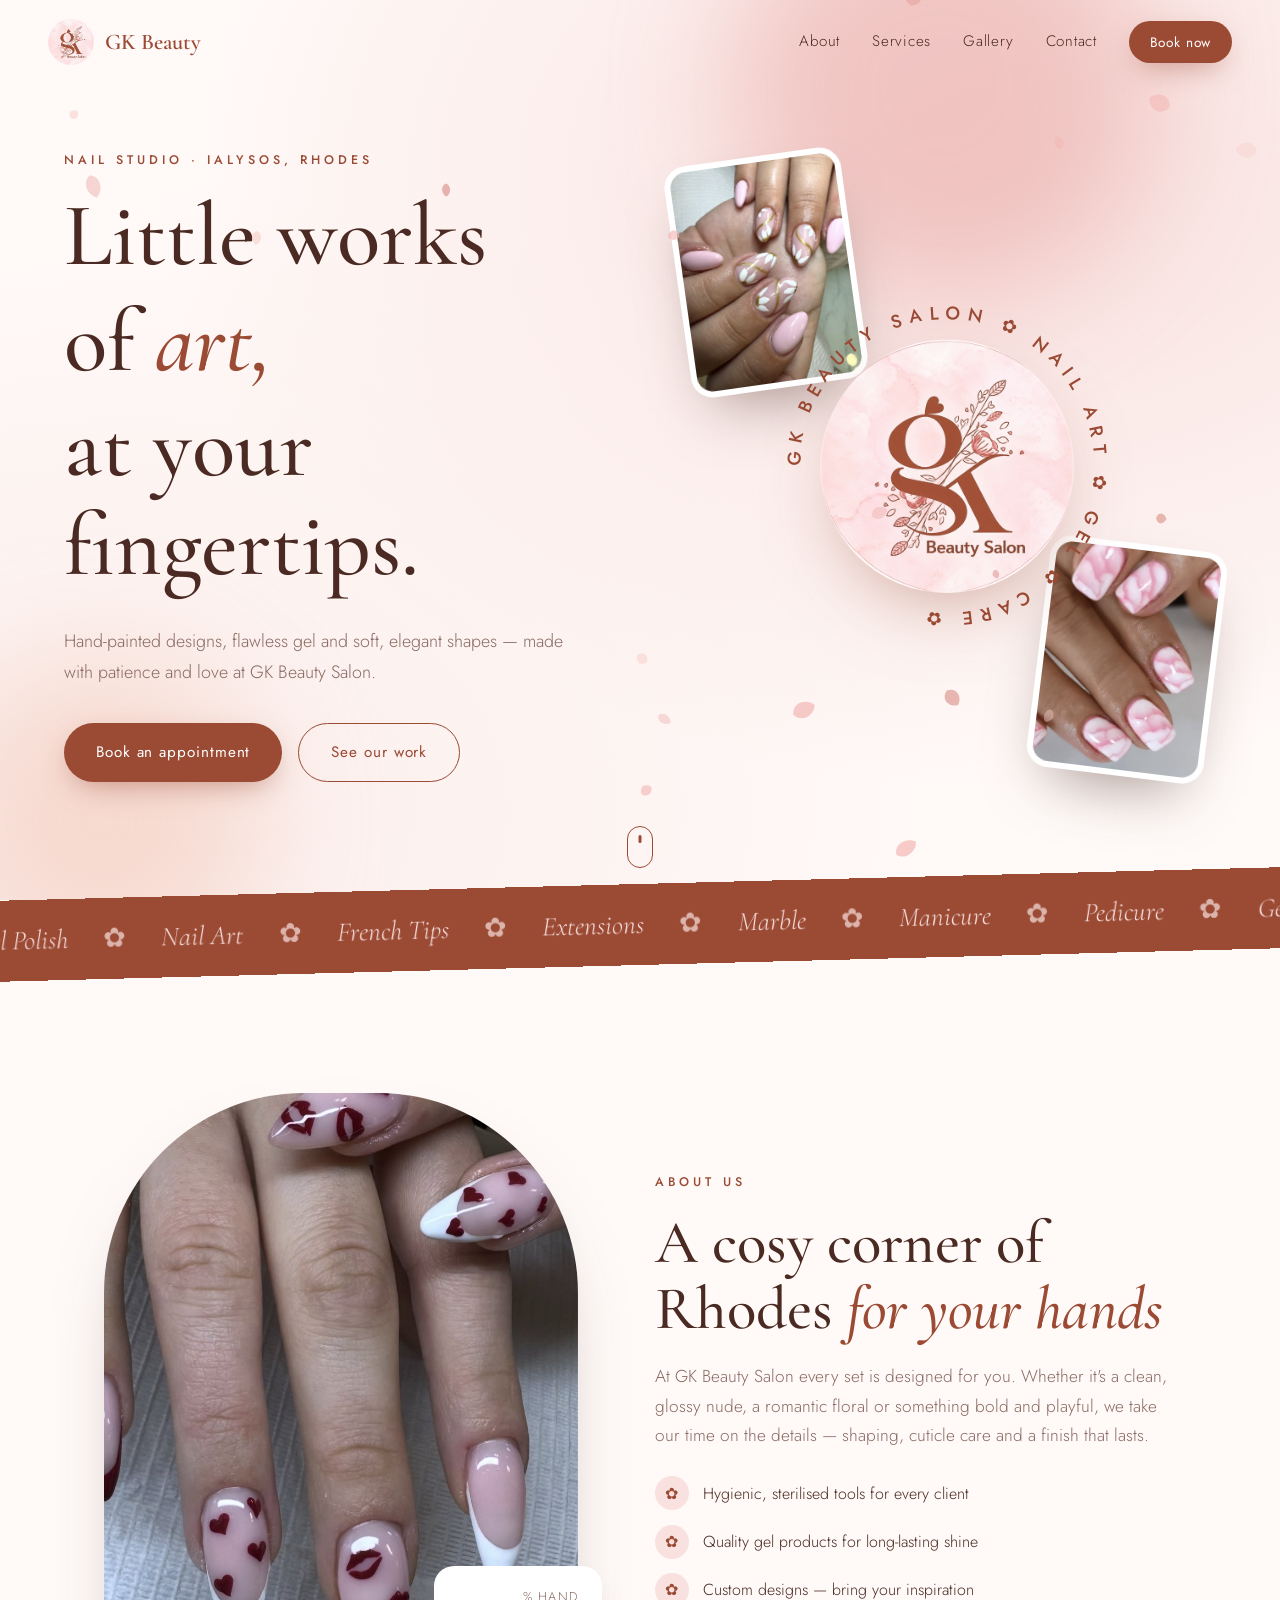
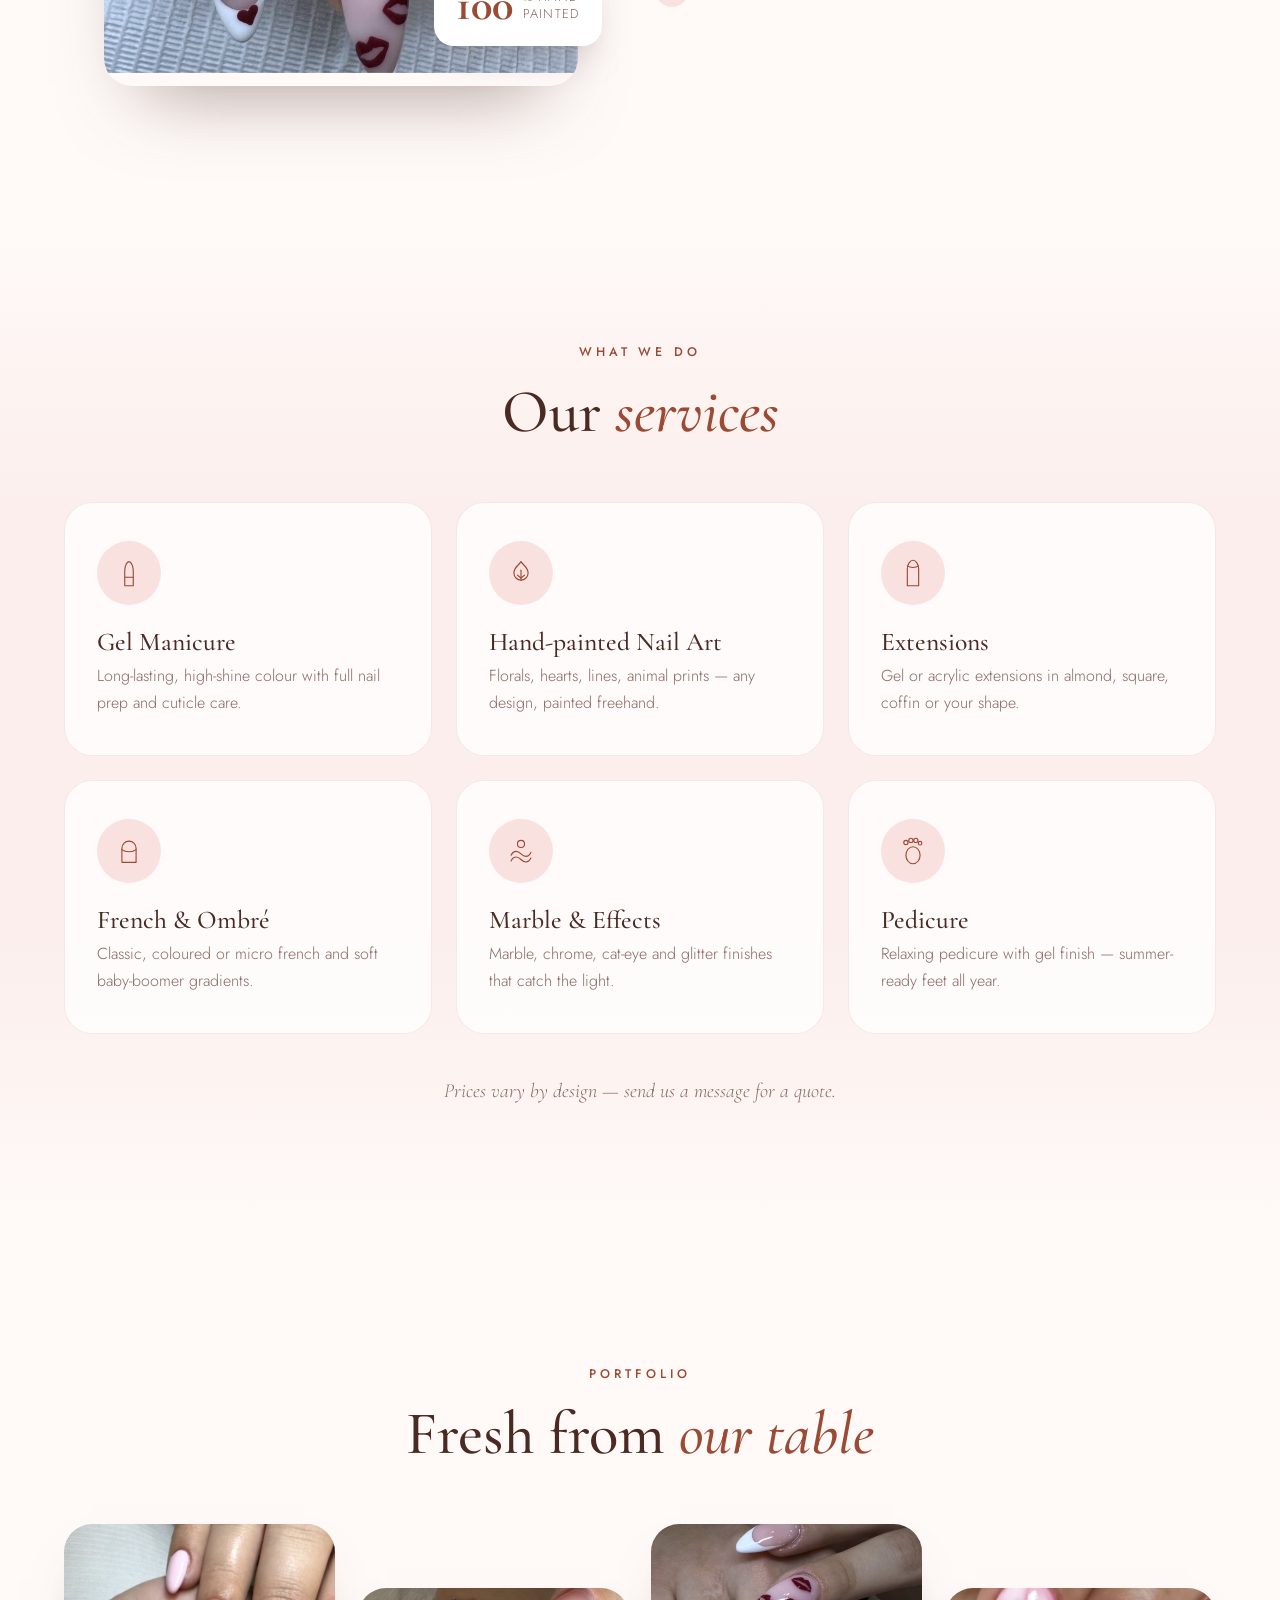
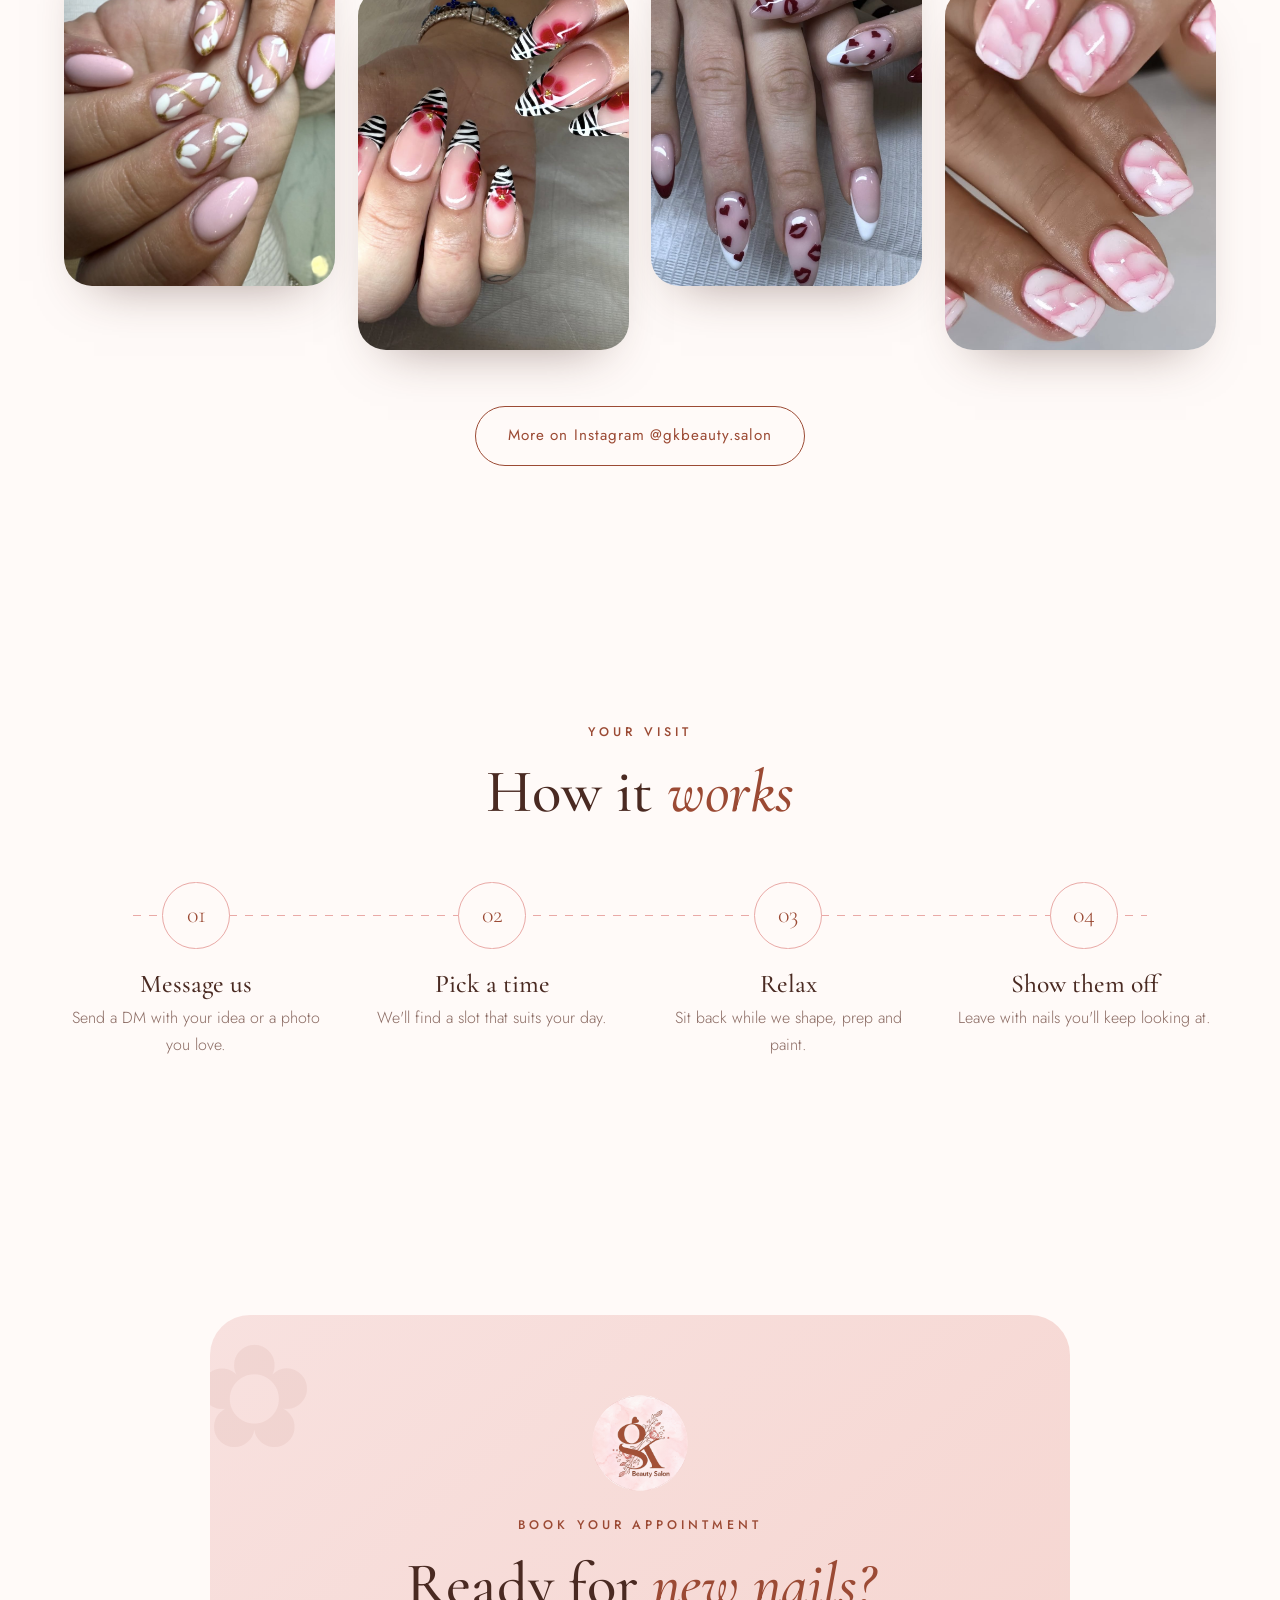
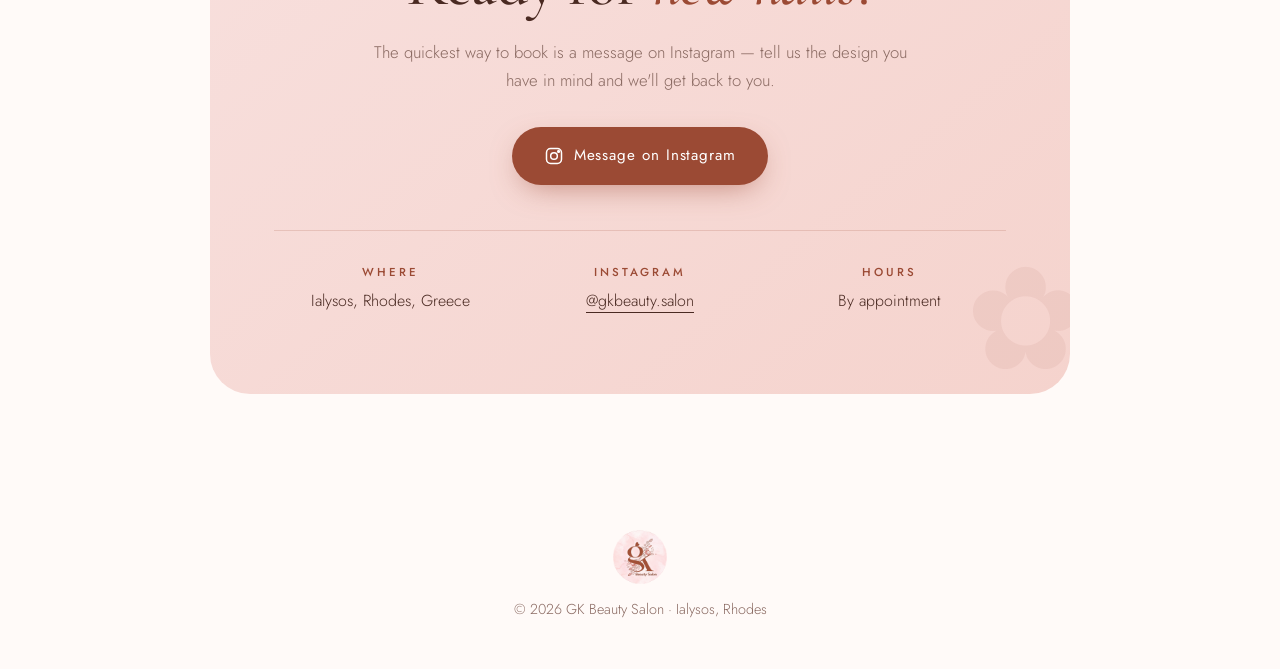
==== index.html @ e0b01bfc "Add animated GK Beauty Salon website with cropped nail photos and logo Co-Authored-By: Claude Opus 5" ====
<!doctype html>
<html lang="en">
<head>
  <meta charset="utf-8" />
  <meta name="viewport" content="width=device-width, initial-scale=1" />
  <title>GK Beauty Salon · Nails in Ialysos, Rhodes</title>
  <meta name="description" content="GK Beauty Salon — hand-painted nail art, gel and acrylic manicures in Ialysos, Rhodes." />
  <link rel="icon" type="image/png" href="images/favicon.png" />
  <link rel="preconnect" href="https://fonts.googleapis.com" />
  <link rel="preconnect" href="https://fonts.gstatic.com" crossorigin />
  <link href="https://fonts.googleapis.com/css2?family=Cormorant+Garamond:ital,wght@0,400;0,500;0,600;1,400;1,500&family=Jost:wght@300;400;500&display=swap" rel="stylesheet" />
  <link rel="stylesheet" href="styles.css" />
</head>
<body>
  <!-- Preloader -->
  <div class="preloader" id="preloader" aria-hidden="true">
    <img src="images/logo.png" alt="" class="preloader__logo" />
    <div class="preloader__bar"><span></span></div>
  </div>

  <!-- Floating petals canvas -->
  <canvas id="petals" aria-hidden="true"></canvas>

  <!-- Navigation -->
  <header class="nav" id="nav">
    <a href="#home" class="nav__brand">
      <img src="images/logo.png" alt="GK Beauty Salon logo" />
      <span>GK Beauty</span>
    </a>
    <nav class="nav__links" id="navLinks">
      <a href="#about">About</a>
      <a href="#services">Services</a>
      <a href="#gallery">Gallery</a>
      <a href="#contact">Contact</a>
      <a href="#contact" class="btn btn--small">Book now</a>
    </nav>
    <button class="nav__toggle" id="navToggle" aria-label="Open menu" aria-expanded="false">
      <span></span><span></span><span></span>
    </button>
  </header>

  <main>
    <!-- Hero -->
    <section class="hero" id="home">
      <div class="hero__blob hero__blob--1"></div>
      <div class="hero__blob hero__blob--2"></div>
      <div class="hero__inner">
        <div class="hero__text">
          <p class="eyebrow split-in">Nail Studio · Ialysos, Rhodes</p>
          <h1 class="hero__title">
            <span class="line"><span>Little works</span></span>
            <span class="line"><span>of <em>art,</em></span></span>
            <span class="line"><span>at your fingertips.</span></span>
          </h1>
          <p class="hero__lead fade-up">Hand-painted designs, flawless gel and soft, elegant shapes — made with patience and love at GK Beauty Salon.</p>
          <div class="hero__cta fade-up">
            <a href="#contact" class="btn">Book an appointment</a>
            <a href="#gallery" class="btn btn--ghost">See our work</a>
          </div>
        </div>
        <div class="hero__visual">
          <div class="hero__logo-wrap" data-parallax="0.08">
            <svg class="hero__ring" viewBox="0 0 200 200" aria-hidden="true">
              <defs><path id="circlePath" d="M100,100 m-88,0 a88,88 0 1,1 176,0 a88,88 0 1,1 -176,0" /></defs>
              <text><textPath href="#circlePath">GK BEAUTY SALON ✿ NAIL ART ✿ GEL ✿ CARE ✿ </textPath></text>
            </svg>
            <img src="images/logo.png" alt="GK Beauty Salon" class="hero__logo" />
          </div>
          <figure class="hero__card hero__card--a tilt" data-parallax="-0.12">
            <img src="images/nails-floral.jpg" alt="Soft pink almond nails with white floral and gold line art" />
          </figure>
          <figure class="hero__card hero__card--b tilt" data-parallax="0.16">
            <img src="images/nails-pink-marble.jpg" alt="Pink marble short square nails" />
          </figure>
        </div>
      </div>
      <a href="#about" class="hero__scroll" aria-label="Scroll down"><span></span></a>
    </section>

    <!-- Marquee -->
    <div class="marquee" aria-hidden="true">
      <div class="marquee__track">
        <span>Gel Polish</span><i>✿</i><span>Nail Art</span><i>✿</i><span>French Tips</span><i>✿</i><span>Extensions</span><i>✿</i><span>Marble</span><i>✿</i><span>Manicure</span><i>✿</i><span>Pedicure</span><i>✿</i>
        <span>Gel Polish</span><i>✿</i><span>Nail Art</span><i>✿</i><span>French Tips</span><i>✿</i><span>Extensions</span><i>✿</i><span>Marble</span><i>✿</i><span>Manicure</span><i>✿</i><span>Pedicure</span><i>✿</i>
      </div>
    </div>

    <!-- About -->
    <section class="about section" id="about">
      <div class="about__media reveal reveal--left">
        <div class="about__frame">
          <img src="images/nails-kisses.jpg" alt="Almond nails with red lips and hearts and burgundy french tips" data-parallax-img />
        </div>
        <div class="about__badge">
          <strong data-count="100">0</strong><span>% hand<br/>painted</span>
        </div>
      </div>
      <div class="about__text">
        <p class="eyebrow reveal">About us</p>
        <h2 class="reveal">A cosy corner of Rhodes <em>for your hands</em></h2>
        <p class="reveal">At GK Beauty Salon every set is designed for you. Whether it's a clean, glossy nude, a romantic floral or something bold and playful, we take our time on the details — shaping, cuticle care and a finish that lasts.</p>
        <ul class="about__points">
          <li class="reveal"><span>✿</span> Hygienic, sterilised tools for every client</li>
          <li class="reveal"><span>✿</span> Quality gel products for long-lasting shine</li>
          <li class="reveal"><span>✿</span> Custom designs — bring your inspiration</li>
        </ul>
      </div>
    </section>

    <!-- Services -->
    <section class="services section" id="services">
      <div class="section__head">
        <p class="eyebrow reveal">What we do</p>
        <h2 class="reveal">Our <em>services</em></h2>
      </div>
      <div class="services__grid">
        <article class="service reveal">
          <div class="service__icon">
            <svg viewBox="0 0 48 48"><path d="M18 42V20c0-5 3-12 6-12s6 7 6 12v22z"/><path d="M18 30h12"/></svg>
          </div>
          <h3>Gel Manicure</h3>
          <p>Long-lasting, high-shine colour with full nail prep and cuticle care.</p>
        </article>
        <article class="service reveal">
          <div class="service__icon">
            <svg viewBox="0 0 48 48"><path d="M24 8c4 6 10 8 10 16a10 10 0 0 1-20 0c0-8 6-10 10-16z"/><path d="M24 20v14"/><path d="M19 27l5 4 5-4"/></svg>
          </div>
          <h3>Hand-painted Nail Art</h3>
          <p>Florals, hearts, lines, animal prints — any design, painted freehand.</p>
        </article>
        <article class="service reveal">
          <div class="service__icon">
            <svg viewBox="0 0 48 48"><path d="M16 42V18c0-6 4-12 8-12s8 6 8 12v24z"/><path d="M16 14c4 3 12 3 16 0"/></svg>
          </div>
          <h3>Extensions</h3>
          <p>Gel or acrylic extensions in almond, square, coffin or your shape.</p>
        </article>
        <article class="service reveal">
          <div class="service__icon">
            <svg viewBox="0 0 48 48"><path d="M14 40V20c0-5 4-10 10-10s10 5 10 10v20z"/><path d="M14 22c5 4 15 4 20 0"/></svg>
          </div>
          <h3>French &amp; Ombré</h3>
          <p>Classic, coloured or micro french and soft baby-boomer gradients.</p>
        </article>
        <article class="service reveal">
          <div class="service__icon">
            <svg viewBox="0 0 48 48"><path d="M10 30c4-8 10-6 14-2s10 6 14-2"/><path d="M10 38c4-8 10-6 14-2s10 6 14-2"/><circle cx="24" cy="14" r="5"/></svg>
          </div>
          <h3>Marble &amp; Effects</h3>
          <p>Marble, chrome, cat-eye and glitter finishes that catch the light.</p>
        </article>
        <article class="service reveal">
          <div class="service__icon">
            <svg viewBox="0 0 48 48"><ellipse cx="24" cy="30" rx="10" ry="12"/><circle cx="14" cy="12" r="3"/><circle cx="21" cy="9" r="3"/><circle cx="28" cy="9" r="3"/><circle cx="34" cy="13" r="2.5"/></svg>
          </div>
          <h3>Pedicure</h3>
          <p>Relaxing pedicure with gel finish — summer-ready feet all year.</p>
        </article>
      </div>
      <p class="services__note reveal">Prices vary by design — send us a message for a quote.</p>
    </section>

    <!-- Gallery -->
    <section class="gallery section" id="gallery">
      <div class="section__head">
        <p class="eyebrow reveal">Portfolio</p>
        <h2 class="reveal">Fresh from <em>our table</em></h2>
      </div>
      <div class="gallery__grid">
        <figure class="gallery__item reveal tilt" data-caption="White florals with gold lines">
          <img src="images/nails-floral.jpg" alt="Soft pink almond nails with white floral and gold line art" loading="lazy" />
          <figcaption>White florals &amp; gold</figcaption>
        </figure>
        <figure class="gallery__item reveal tilt" data-caption="Zebra french with red blossoms">
          <img src="images/nails-zebra-floral.jpg" alt="Zebra print french tips with red airbrushed blossoms" loading="lazy" />
          <figcaption>Zebra &amp; blossoms</figcaption>
        </figure>
        <figure class="gallery__item reveal tilt" data-caption="Kisses, hearts & burgundy tips">
          <img src="images/nails-kisses.jpg" alt="Almond nails with red lips and hearts and burgundy french tips" loading="lazy" />
          <figcaption>Kisses &amp; hearts</figcaption>
        </figure>
        <figure class="gallery__item reveal tilt" data-caption="Soft pink marble">
          <img src="images/nails-pink-marble.jpg" alt="Pink marble short square nails" loading="lazy" />
          <figcaption>Pink marble</figcaption>
        </figure>
      </div>
      <div class="gallery__more reveal">
        <a class="btn btn--ghost" href="https://www.instagram.com/gkbeauty.salon/" target="_blank" rel="noopener">More on Instagram @gkbeauty.salon</a>
      </div>
    </section>

    <!-- Lightbox -->
    <div class="lightbox" id="lightbox" role="dialog" aria-modal="true" aria-label="Image preview">
      <button class="lightbox__close" aria-label="Close">&times;</button>
      <button class="lightbox__nav lightbox__nav--prev" aria-label="Previous">&#8249;</button>
      <figure>
        <img src="" alt="" />
        <figcaption></figcaption>
      </figure>
      <button class="lightbox__nav lightbox__nav--next" aria-label="Next">&#8250;</button>
    </div>

    <!-- Process -->
    <section class="process section">
      <div class="section__head">
        <p class="eyebrow reveal">Your visit</p>
        <h2 class="reveal">How it <em>works</em></h2>
      </div>
      <ol class="process__steps">
        <li class="reveal"><span class="process__num">01</span><h3>Message us</h3><p>Send a DM with your idea or a photo you love.</p></li>
        <li class="reveal"><span class="process__num">02</span><h3>Pick a time</h3><p>We'll find a slot that suits your day.</p></li>
        <li class="reveal"><span class="process__num">03</span><h3>Relax</h3><p>Sit back while we shape, prep and paint.</p></li>
        <li class="reveal"><span class="process__num">04</span><h3>Show them off</h3><p>Leave with nails you'll keep looking at.</p></li>
      </ol>
    </section>

    <!-- Contact -->
    <section class="contact section" id="contact">
      <div class="contact__card reveal">
        <img src="images/logo.png" alt="" class="contact__logo" />
        <p class="eyebrow">Book your appointment</p>
        <h2>Ready for <em>new nails?</em></h2>
        <p>The quickest way to book is a message on Instagram — tell us the design you have in mind and we'll get back to you.</p>
        <div class="contact__actions">
          <a class="btn" href="https://ig.me/m/gkbeauty.salon" target="_blank" rel="noopener">
            <svg viewBox="0 0 24 24" aria-hidden="true"><rect x="3" y="3" width="18" height="18" rx="5"/><circle cx="12" cy="12" r="4"/><circle cx="17.5" cy="6.5" r="1"/></svg>
            Message on Instagram
          </a>
        </div>
        <div class="contact__info">
          <div><span>Where</span>Ialysos, Rhodes, Greece</div>
          <div><span>Instagram</span><a href="https://www.instagram.com/gkbeauty.salon/" target="_blank" rel="noopener">@gkbeauty.salon</a></div>
          <div><span>Hours</span>By appointment</div>
        </div>
      </div>
    </section>
  </main>

  <footer class="footer">
    <img src="images/logo.png" alt="" />
    <p>© <span id="year"></span> GK Beauty Salon · Ialysos, Rhodes</p>
  </footer>

  <a href="#home" class="to-top" id="toTop" aria-label="Back to top">↑</a>

  <script src="script.js"></script>
</body>
</html>
---- styles.css ----
:root {
  --terracotta: #9b4a34;
  --terracotta-dark: #7a3624;
  --rose: #e9a9a6;
  --blush: #f8e1df;
  --blush-2: #fbeeec;
  --cream: #fffaf8;
  --ink: #4a2a22;
  --muted: #8a6a62;
  --gold: #c49a5a;
  --serif: "Cormorant Garamond", Georgia, serif;
  --sans: "Jost", system-ui, sans-serif;
  --ease: cubic-bezier(.22, 1, .36, 1);
  --radius: 28px;
}

* { box-sizing: border-box; margin: 0; padding: 0; }
html { scroll-behavior: smooth; }
body {
  font-family: var(--sans);
  font-weight: 300;
  color: var(--ink);
  background: var(--cream);
  line-height: 1.7;
  overflow-x: hidden;
}
html { overflow-x: clip; }
body.loading { overflow: hidden; }
img { display: block; max-width: 100%; }
a { color: inherit; text-decoration: none; }
em { font-style: italic; color: var(--terracotta); }

h1, h2, h3 { font-family: var(--serif); font-weight: 500; line-height: 1.1; }
h2 { font-size: clamp(2.3rem, 5vw, 3.8rem); margin-bottom: 1.2rem; }
h3 { font-size: 1.6rem; margin-bottom: .4rem; }

.eyebrow {
  font-size: .78rem;
  letter-spacing: .32em;
  text-transform: uppercase;
  color: var(--terracotta);
  font-weight: 500;
  margin-bottom: 1rem;
}

.section { padding: clamp(5rem, 10vw, 9rem) clamp(1rem, 5vw, 4rem); position: relative; }
.section__head { text-align: center; max-width: 720px; margin: 0 auto 3.5rem; }

/* ---------- Buttons ---------- */
.btn {
  position: relative;
  display: inline-flex; align-items: center; gap: .6rem;
  padding: 1rem 2rem;
  border-radius: 999px;
  background: var(--terracotta);
  color: #fff;
  font-weight: 400; letter-spacing: .06em; font-size: .95rem;
  overflow: hidden; isolation: isolate;
  transition: transform .4s var(--ease), box-shadow .4s var(--ease);
  box-shadow: 0 10px 30px -10px rgba(155, 74, 52, .6);
}
.btn::before {
  content: ""; position: absolute; inset: 0; z-index: -1;
  background: var(--terracotta-dark);
  transform: translateY(101%);
  transition: transform .5s var(--ease);
  border-radius: inherit;
}
.btn:hover { transform: translateY(-3px); box-shadow: 0 18px 40px -12px rgba(155, 74, 52, .7); }
.btn:hover::before { transform: translateY(0); }
.btn svg { width: 20px; height: 20px; fill: none; stroke: currentColor; stroke-width: 1.8; }
.btn--ghost { background: transparent; color: var(--terracotta); border: 1px solid var(--terracotta); box-shadow: none; }
.btn--ghost::before { background: var(--terracotta); }
.btn--ghost:hover { color: #fff; }
.btn--small { padding: .6rem 1.3rem; font-size: .85rem; }

/* ---------- Preloader ---------- */
.preloader {
  position: fixed; inset: 0; z-index: 1000;
  display: grid; place-content: center; justify-items: center; gap: 2rem;
  background: var(--blush);
  transition: clip-path 1.1s var(--ease);
  clip-path: circle(150% at 50% 50%);
}
.preloader.done { clip-path: circle(0% at 50% 50%); pointer-events: none; }
.preloader__logo {
  width: min(220px, 50vw);
  animation: logoIn 1.2s var(--ease) both, breathe 2.4s ease-in-out 1.2s infinite;
  filter: drop-shadow(0 20px 40px rgba(155, 74, 52, .25));
}
.preloader__bar { width: 160px; height: 2px; background: rgba(155, 74, 52, .15); border-radius: 2px; overflow: hidden; }
.preloader__bar span { display: block; height: 100%; width: 0; background: var(--terracotta); animation: load 1.6s var(--ease) forwards; }
@keyframes logoIn { from { opacity: 0; transform: scale(.6) rotate(-25deg); } to { opacity: 1; transform: none; } }
@keyframes breathe { 50% { transform: scale(1.04); } }
@keyframes load { to { width: 100%; } }

/* ---------- Petals ---------- */
#petals { position: fixed; inset: 0; width: 100%; height: 100%; pointer-events: none; z-index: 5; }

/* ---------- Nav ---------- */
.nav {
  position: fixed; top: 0; left: 0; right: 0; z-index: 50;
  display: flex; align-items: center; justify-content: space-between;
  padding: 1.2rem clamp(1rem, 4vw, 3rem);
  transition: background .4s, padding .4s, box-shadow .4s, transform .5s var(--ease);
}
.nav.scrolled {
  background: rgba(255, 250, 248, .82);
  backdrop-filter: blur(14px); -webkit-backdrop-filter: blur(14px);
  padding-top: .7rem; padding-bottom: .7rem;
  box-shadow: 0 6px 30px -18px rgba(74, 42, 34, .4);
}
.nav.hidden { transform: translateY(-100%); }
.nav__brand { display: flex; align-items: center; gap: .7rem; font-family: var(--serif); font-size: 1.4rem; font-weight: 600; color: var(--terracotta); }
.nav__brand img { width: 46px; height: 46px; transition: transform .8s var(--ease); }
.nav__brand:hover img { transform: rotate(360deg); }
.nav__links { display: flex; align-items: center; gap: 2rem; }
.nav__links a:not(.btn) { position: relative; font-size: .95rem; letter-spacing: .05em; }
.nav__links a:not(.btn)::after {
  content: ""; position: absolute; left: 0; bottom: -4px; height: 1px; width: 100%;
  background: var(--terracotta); transform: scaleX(0); transform-origin: right;
  transition: transform .4s var(--ease);
}
.nav__links a:not(.btn):hover::after, .nav__links a.active::after { transform: scaleX(1); transform-origin: left; }
.nav__toggle { display: none; background: none; border: 0; width: 44px; height: 44px; cursor: pointer; position: relative; z-index: 60; }
.nav__toggle span { display: block; width: 24px; height: 1.5px; background: var(--ink); margin: 6px auto; transition: transform .4s var(--ease), opacity .3s; }
.nav__toggle[aria-expanded="true"] span:nth-child(1) { transform: translateY(7.5px) rotate(45deg); }
.nav__toggle[aria-expanded="true"] span:nth-child(2) { opacity: 0; }
.nav__toggle[aria-expanded="true"] span:nth-child(3) { transform: translateY(-7.5px) rotate(-45deg); }

/* ---------- Hero ---------- */
.hero {
  min-height: 100vh; min-height: 100svh;
  position: relative; overflow: hidden;
  display: flex; align-items: center;
  padding: 7rem clamp(1rem, 5vw, 4rem) 5rem;
  background: radial-gradient(ellipse at 80% 20%, var(--blush) 0%, transparent 60%),
              radial-gradient(ellipse at 10% 90%, var(--blush-2) 0%, transparent 55%),
              var(--cream);
}
.hero__blob { position: absolute; border-radius: 50%; filter: blur(60px); opacity: .55; animation: float 14s ease-in-out infinite; }
.hero__blob--1 { width: 420px; height: 420px; background: var(--rose); top: -120px; right: 10%; }
.hero__blob--2 { width: 320px; height: 320px; background: #f3c9b9; bottom: -80px; left: -60px; animation-delay: -6s; }
@keyframes float { 0%,100% { transform: translate(0,0) scale(1); } 33% { transform: translate(40px,-30px) scale(1.08); } 66% { transform: translate(-30px,20px) scale(.95); } }

.hero__inner { position: relative; z-index: 2; width: 100%; max-width: 1280px; margin: 0 auto; display: grid; grid-template-columns: 1.05fr 1fr; gap: 3rem; align-items: center; }
.hero__title { font-size: clamp(2.8rem, 7vw, 6rem); font-weight: 500; margin-bottom: 1.5rem; }
.hero__title .line { display: block; overflow: hidden; padding-bottom: .08em; }
.hero__title .line > span { display: inline-block; transform: translateY(110%); transition: transform 1.2s var(--ease); }
.loaded .hero__title .line > span { transform: none; }
.loaded .hero__title .line:nth-child(2) > span { transition-delay: .12s; }
.loaded .hero__title .line:nth-child(3) > span { transition-delay: .24s; }
.hero__lead { font-size: 1.12rem; color: var(--muted); max-width: 32rem; margin-bottom: 2.2rem; }
.hero__cta { display: flex; flex-wrap: wrap; gap: 1rem; }

.fade-up, .split-in { opacity: 0; transform: translateY(30px); transition: opacity 1s var(--ease), transform 1s var(--ease); }
.loaded .split-in { opacity: 1; transform: none; }
.loaded .fade-up { opacity: 1; transform: none; transition-delay: .45s; }
.loaded .hero__cta.fade-up { transition-delay: .6s; }

.hero__visual { position: relative; height: min(620px, 70vh); }
.hero__logo-wrap { position: absolute; top: 50%; left: 50%; width: min(360px, 62%); aspect-ratio: 1; translate: -50% -50%; z-index: 2; opacity: 0; scale: .7; transition: opacity 1.2s var(--ease) .3s, scale 1.4s var(--ease) .3s; }
.loaded .hero__logo-wrap { opacity: 1; scale: 1; }
.hero__logo { position: absolute; inset: 12%; width: 76%; border-radius: 50%; box-shadow: 0 30px 80px -30px rgba(155, 74, 52, .55); animation: bob 6s ease-in-out infinite; }
.hero__ring { position: absolute; inset: 0; width: 100%; height: 100%; animation: spin 26s linear infinite; }
.hero__ring text { font-family: var(--sans); font-size: 11px; letter-spacing: 4.2px; fill: var(--terracotta); font-weight: 500; }
@keyframes spin { to { transform: rotate(360deg); } }
@keyframes bob { 50% { transform: translateY(-12px); } }

.hero__card { position: absolute; width: 33%; border-radius: 22px; overflow: hidden; box-shadow: 0 30px 60px -25px rgba(74, 42, 34, .5); border: 6px solid #fff; opacity: 0; transition: opacity 1.2s var(--ease), translate 1.4s var(--ease); }
.hero__card img { width: 100%; aspect-ratio: 3/4; object-fit: cover; }
.hero__card--a { top: 0; left: 0; rotate: -8deg; translate: -40px 40px; }
.hero__card--b { bottom: 0; right: 0; rotate: 7deg; translate: 40px -40px; }
.loaded .hero__card { opacity: 1; translate: 0 0; transition-delay: .7s; }

.hero__scroll { position: absolute; bottom: 2rem; left: 50%; translate: -50% 0; width: 26px; height: 42px; border: 1.5px solid var(--terracotta); border-radius: 20px; z-index: 3; }
.hero__scroll span { position: absolute; left: 50%; top: 8px; width: 3px; height: 8px; border-radius: 3px; background: var(--terracotta); translate: -50% 0; animation: scrollDot 1.8s ease-in-out infinite; }
@keyframes scrollDot { 0% { opacity: 0; top: 6px; } 40% { opacity: 1; } 100% { opacity: 0; top: 24px; } }

/* ---------- Marquee ---------- */
.marquee { background: var(--terracotta); color: var(--blush); padding: 1.1rem 0; overflow: hidden; transform: rotate(-1.5deg); margin-top: -1rem; width: 104%; margin-left: -2%; position: relative; z-index: 3; }
.marquee__track { display: flex; gap: 2.2rem; width: max-content; animation: marquee 32s linear infinite; font-family: var(--serif); font-size: 1.7rem; font-style: italic; white-space: nowrap; }
.marquee__track i { font-style: normal; opacity: .7; }
@keyframes marquee { to { transform: translateX(-50%); } }

/* ---------- Reveal ---------- */
.reveal { opacity: 0; transform: translateY(50px); transition: opacity 1s var(--ease), transform 1.1s var(--ease); transition-delay: var(--d, 0s); }
.reveal--left { transform: translateX(-60px); }
.reveal.in { opacity: 1; transform: none; }

/* ---------- About ---------- */
.about { display: grid; grid-template-columns: 1fr 1.1fr; gap: clamp(2.5rem, 6vw, 6rem); align-items: center; max-width: 1200px; margin: 0 auto; }
.about__media { position: relative; }
.about__frame { border-radius: 200px 200px var(--radius) var(--radius); overflow: hidden; aspect-ratio: 4/5; box-shadow: 0 40px 80px -40px rgba(74, 42, 34, .5); }
.about__frame img { width: 100%; height: 120%; object-fit: cover; will-change: transform; }
.about__badge { position: absolute; right: -1.5rem; bottom: 2.5rem; background: #fff; border-radius: 20px; padding: 1.1rem 1.4rem; display: flex; align-items: center; gap: .6rem; box-shadow: 0 20px 40px -18px rgba(74, 42, 34, .35); animation: bob 5s ease-in-out infinite; }
.about__badge strong { font-family: var(--serif); font-size: 2.8rem; color: var(--terracotta); line-height: 1; }
.about__badge span { font-size: .8rem; line-height: 1.3; color: var(--muted); text-transform: uppercase; letter-spacing: .1em; }
.about__text > p:not(.eyebrow) { color: var(--muted); font-size: 1.08rem; margin-bottom: 1.6rem; }
.about__points { list-style: none; display: grid; gap: .9rem; }
.about__points li { display: flex; gap: .9rem; align-items: center; }
.about__points li span { color: var(--terracotta); display: grid; place-items: center; width: 34px; height: 34px; border-radius: 50%; background: var(--blush); flex: none; }

/* ---------- Services ---------- */
.services { background: linear-gradient(180deg, var(--cream), var(--blush-2) 30%, var(--blush-2) 70%, var(--cream)); }
.services__grid { max-width: 1200px; margin: 0 auto; display: grid; grid-template-columns: repeat(3, 1fr); gap: 1.5rem; }
.service {
  position: relative; background: rgba(255, 255, 255, .75); border-radius: var(--radius); padding: 2.4rem 2rem;
  border: 1px solid rgba(155, 74, 52, .1); overflow: hidden;
  transition: transform .6s var(--ease), box-shadow .6s var(--ease), opacity 1s var(--ease);
}
.service::before { content: ""; position: absolute; inset: auto -40% -60% auto; width: 220px; height: 220px; border-radius: 50%; background: var(--blush); transition: transform .8s var(--ease); z-index: -1; transform: scale(.4); }
.service { isolation: isolate; }
.service:hover { transform: translateY(-10px); box-shadow: 0 30px 60px -30px rgba(155, 74, 52, .45); }
.service:hover::before { transform: scale(2.4); }
.service__icon { width: 64px; height: 64px; border-radius: 50%; background: var(--blush); display: grid; place-items: center; margin-bottom: 1.4rem; transition: transform .6s var(--ease), background .4s; }
.service__icon svg { width: 34px; height: 34px; fill: none; stroke: var(--terracotta); stroke-width: 1.6; stroke-linecap: round; stroke-linejoin: round; stroke-dasharray: 120; stroke-dashoffset: 120; transition: stroke-dashoffset 1.6s var(--ease) .3s; }
.service.in .service__icon svg { stroke-dashoffset: 0; }
.service:hover .service__icon { transform: rotate(-12deg) scale(1.1); background: #fff; }
.service p { color: var(--muted); }
.services__note { text-align: center; margin-top: 2.5rem; color: var(--muted); font-style: italic; font-family: var(--serif); font-size: 1.25rem; }

/* ---------- Gallery ---------- */
.gallery__grid { max-width: 1200px; margin: 0 auto; display: grid; grid-template-columns: repeat(4, 1fr); gap: 1.4rem; align-items: start; }
.gallery__item { position: relative; border-radius: var(--radius); overflow: hidden; cursor: zoom-in; box-shadow: 0 25px 50px -30px rgba(74, 42, 34, .5); transform-style: preserve-3d; }
.gallery__item:nth-child(even) { margin-top: 4rem; }
.gallery__item img { width: 100%; aspect-ratio: 3/4; object-fit: cover; transition: transform 1.2s var(--ease), filter .6s; }
.gallery__item figcaption { position: absolute; left: 0; right: 0; bottom: 0; padding: 3rem 1.3rem 1.2rem; color: #fff; font-family: var(--serif); font-size: 1.35rem; font-style: italic; background: linear-gradient(transparent, rgba(74, 42, 34, .75)); transform: translateY(100%); transition: transform .6s var(--ease); }
.gallery__item:hover img { transform: scale(1.08); }
.gallery__item:hover figcaption { transform: none; }
.gallery__item::after { content: ""; position: absolute; inset: 0; background: linear-gradient(115deg, transparent 30%, rgba(255,255,255,.45) 50%, transparent 70%); transform: translateX(-120%); transition: transform 1s var(--ease); pointer-events: none; }
.gallery__item:hover::after { transform: translateX(120%); }
.gallery__more { text-align: center; margin-top: 3.5rem; }

/* tilt */
.tilt { transition: transform .5s var(--ease), opacity 1s var(--ease), box-shadow .5s; will-change: transform; }

/* ---------- Lightbox ---------- */
.lightbox { position: fixed; inset: 0; z-index: 200; background: rgba(40, 20, 15, .88); backdrop-filter: blur(8px); display: flex; align-items: center; justify-content: center; gap: 1rem; padding: 1rem; opacity: 0; pointer-events: none; transition: opacity .5s var(--ease); }
.lightbox.open { opacity: 1; pointer-events: auto; }
.lightbox figure { max-width: min(560px, 80vw); transform: scale(.85); transition: transform .6s var(--ease); }
.lightbox.open figure { transform: none; }
.lightbox img { max-height: 80vh; width: auto; margin: 0 auto; border-radius: 20px; }
.lightbox figcaption { color: var(--blush); text-align: center; margin-top: 1rem; font-family: var(--serif); font-size: 1.4rem; font-style: italic; }
.lightbox button { background: rgba(255,255,255,.12); border: 0; color: #fff; cursor: pointer; border-radius: 50%; width: 52px; height: 52px; font-size: 2rem; line-height: 1; transition: background .3s, transform .3s; flex: none; }
.lightbox button:hover { background: var(--terracotta); transform: scale(1.08); }
.lightbox__close { position: absolute; top: 1.2rem; right: 1.2rem; }

/* ---------- Process ---------- */
.process__steps { list-style: none; max-width: 1200px; margin: 0 auto; display: grid; grid-template-columns: repeat(4, 1fr); gap: 2rem; position: relative; counter-reset: s; }
.process__steps::before { content: ""; position: absolute; top: 2.1rem; left: 6%; right: 6%; height: 1px; background: repeating-linear-gradient(90deg, var(--rose) 0 8px, transparent 8px 16px); }
.process__steps li { text-align: center; position: relative; }
.process__num { display: grid; place-items: center; width: 4.2rem; height: 4.2rem; margin: 0 auto 1.3rem; border-radius: 50%; background: var(--cream); border: 1px solid var(--rose); font-family: var(--serif); font-size: 1.5rem; color: var(--terracotta); position: relative; transition: background .4s, color .4s, transform .6s var(--ease); }
.process__steps li:hover .process__num { background: var(--terracotta); color: #fff; transform: scale(1.12) rotate(-8deg); }
.process__steps p { color: var(--muted); }

/* ---------- Contact ---------- */
.contact { padding-bottom: 6rem; }
.contact__card { max-width: 860px; margin: 0 auto; text-align: center; background: linear-gradient(140deg, var(--blush) 0%, #f5d3cd 100%); border-radius: 40px; padding: clamp(3rem, 7vw, 5rem) clamp(1.4rem, 5vw, 4rem); position: relative; overflow: hidden; }
.contact__card::before, .contact__card::after { content: "✿"; position: absolute; font-size: 9rem; color: rgba(155, 74, 52, .07); animation: spin 40s linear infinite; }
.contact__card::before { top: -2.5rem; left: -1rem; }
.contact__card::after { bottom: -3rem; right: -1rem; animation-direction: reverse; }
.contact__logo { width: 96px; margin: 0 auto 1.5rem; animation: bob 5s ease-in-out infinite; }
.contact__card > p:not(.eyebrow) { color: var(--muted); max-width: 34rem; margin: 0 auto 2rem; font-size: 1.05rem; }
.contact__actions { display: flex; justify-content: center; flex-wrap: wrap; gap: 1rem; margin-bottom: 2.8rem; }
.contact__info { display: grid; grid-template-columns: repeat(3, 1fr); gap: 1rem; border-top: 1px solid rgba(155, 74, 52, .18); padding-top: 2rem; }
.contact__info span { display: block; font-size: .72rem; letter-spacing: .25em; text-transform: uppercase; color: var(--terracotta); font-weight: 500; margin-bottom: .3rem; }
.contact__info a { border-bottom: 1px solid currentColor; }

/* ---------- Footer ---------- */
.footer { text-align: center; padding: 2.5rem 1rem 3rem; color: var(--muted); font-size: .9rem; }
.footer img { width: 54px; margin: 0 auto .8rem; }

.to-top { position: fixed; right: 1.4rem; bottom: 1.4rem; z-index: 40; width: 50px; height: 50px; border-radius: 50%; background: var(--terracotta); color: #fff; display: grid; place-items: center; font-size: 1.2rem; box-shadow: 0 10px 25px -10px rgba(155, 74, 52, .7); opacity: 0; transform: translateY(20px); transition: opacity .4s, transform .4s var(--ease); pointer-events: none; }
.to-top.show { opacity: 1; transform: none; pointer-events: auto; }
.to-top:hover { transform: translateY(-4px); }

/* ---------- Responsive ---------- */
@media (max-width: 1000px) {
  .services__grid { grid-template-columns: repeat(2, 1fr); }
  .gallery__grid { grid-template-columns: repeat(2, 1fr); }
  .process__steps { grid-template-columns: repeat(2, 1fr); row-gap: 3rem; }
  .process__steps::before { display: none; }
}
@media (max-width: 860px) {
  .nav__toggle { display: block; }
  .nav__links {
    position: fixed; inset: 0; flex-direction: column; justify-content: center; gap: 2rem;
    background: var(--blush); font-size: 1.4rem;
    clip-path: circle(0% at calc(100% - 2.5rem) 2.5rem);
    transition: clip-path .8s var(--ease);
  }
  .nav__links a:not(.btn) { font-family: var(--serif); font-size: 2rem; }
  .nav__links.open { clip-path: circle(150% at calc(100% - 2.5rem) 2.5rem); }
  .hero__inner { grid-template-columns: 1fr; text-align: center; gap: 2rem; }
  .hero__lead { margin-left: auto; margin-right: auto; }
  .hero__cta { justify-content: center; }
  .hero__visual { height: 420px; order: -1; }
  .hero__card { width: 32%; }
  .about { grid-template-columns: 1fr; }
  .about__badge { right: .5rem; }
  .contact__info { grid-template-columns: 1fr; }
  .hero__scroll { display: none; }
}
@media (max-width: 560px) {
  .services__grid { grid-template-columns: 1fr; }
  .gallery__grid { gap: .9rem; }
  .gallery__item:nth-child(even) { margin-top: 2rem; }
  .gallery__item figcaption { transform: none; font-size: 1.1rem; padding: 2rem .9rem .8rem; }
  .process__steps { grid-template-columns: 1fr; }
  .hero__visual { height: 340px; }
  .lightbox__nav { position: absolute; bottom: 1.5rem; }
  .lightbox__nav--prev { left: 30%; }
  .lightbox__nav--next { right: 30%; }
}

@media (prefers-reduced-motion: reduce) {
  *, *::before, *::after { animation-duration: .01ms !important; animation-iteration-count: 1 !important; transition-duration: .01ms !important; }
  html { scroll-behavior: auto; }
  #petals { display: none; }
}
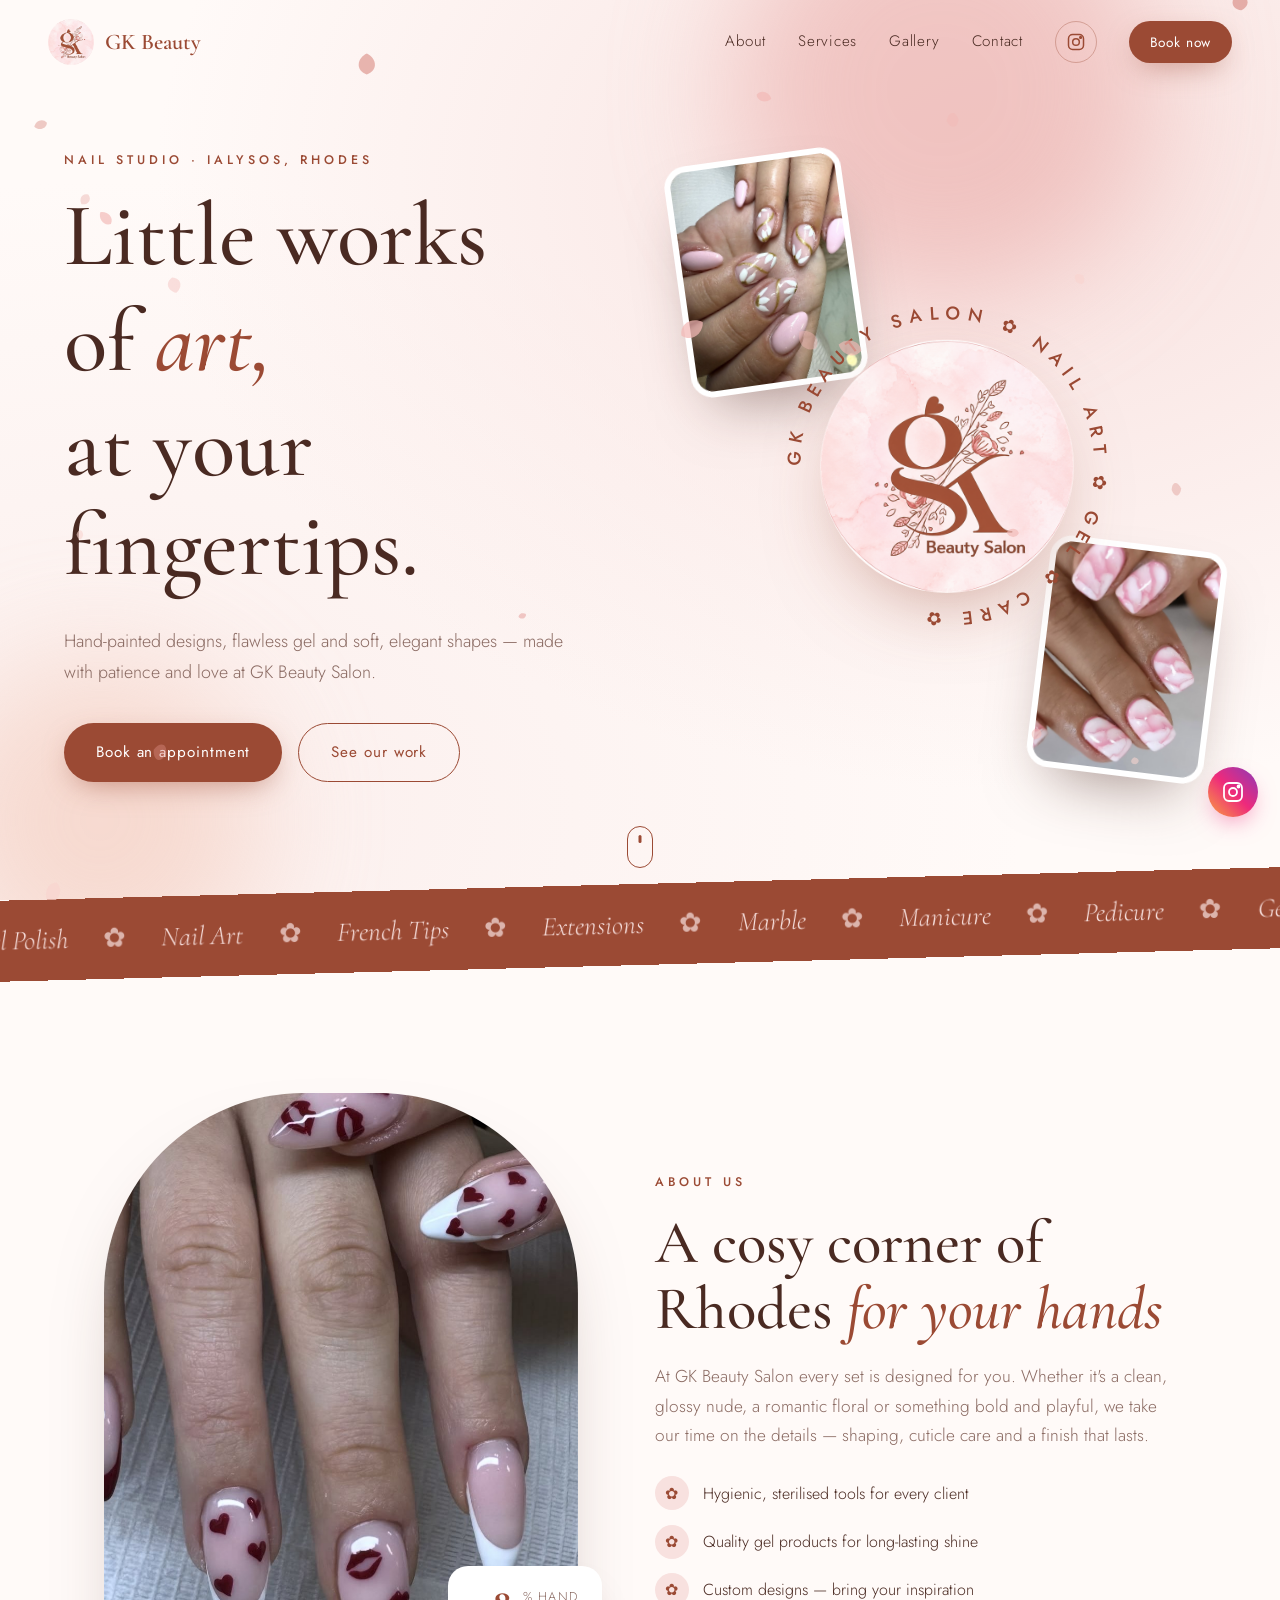
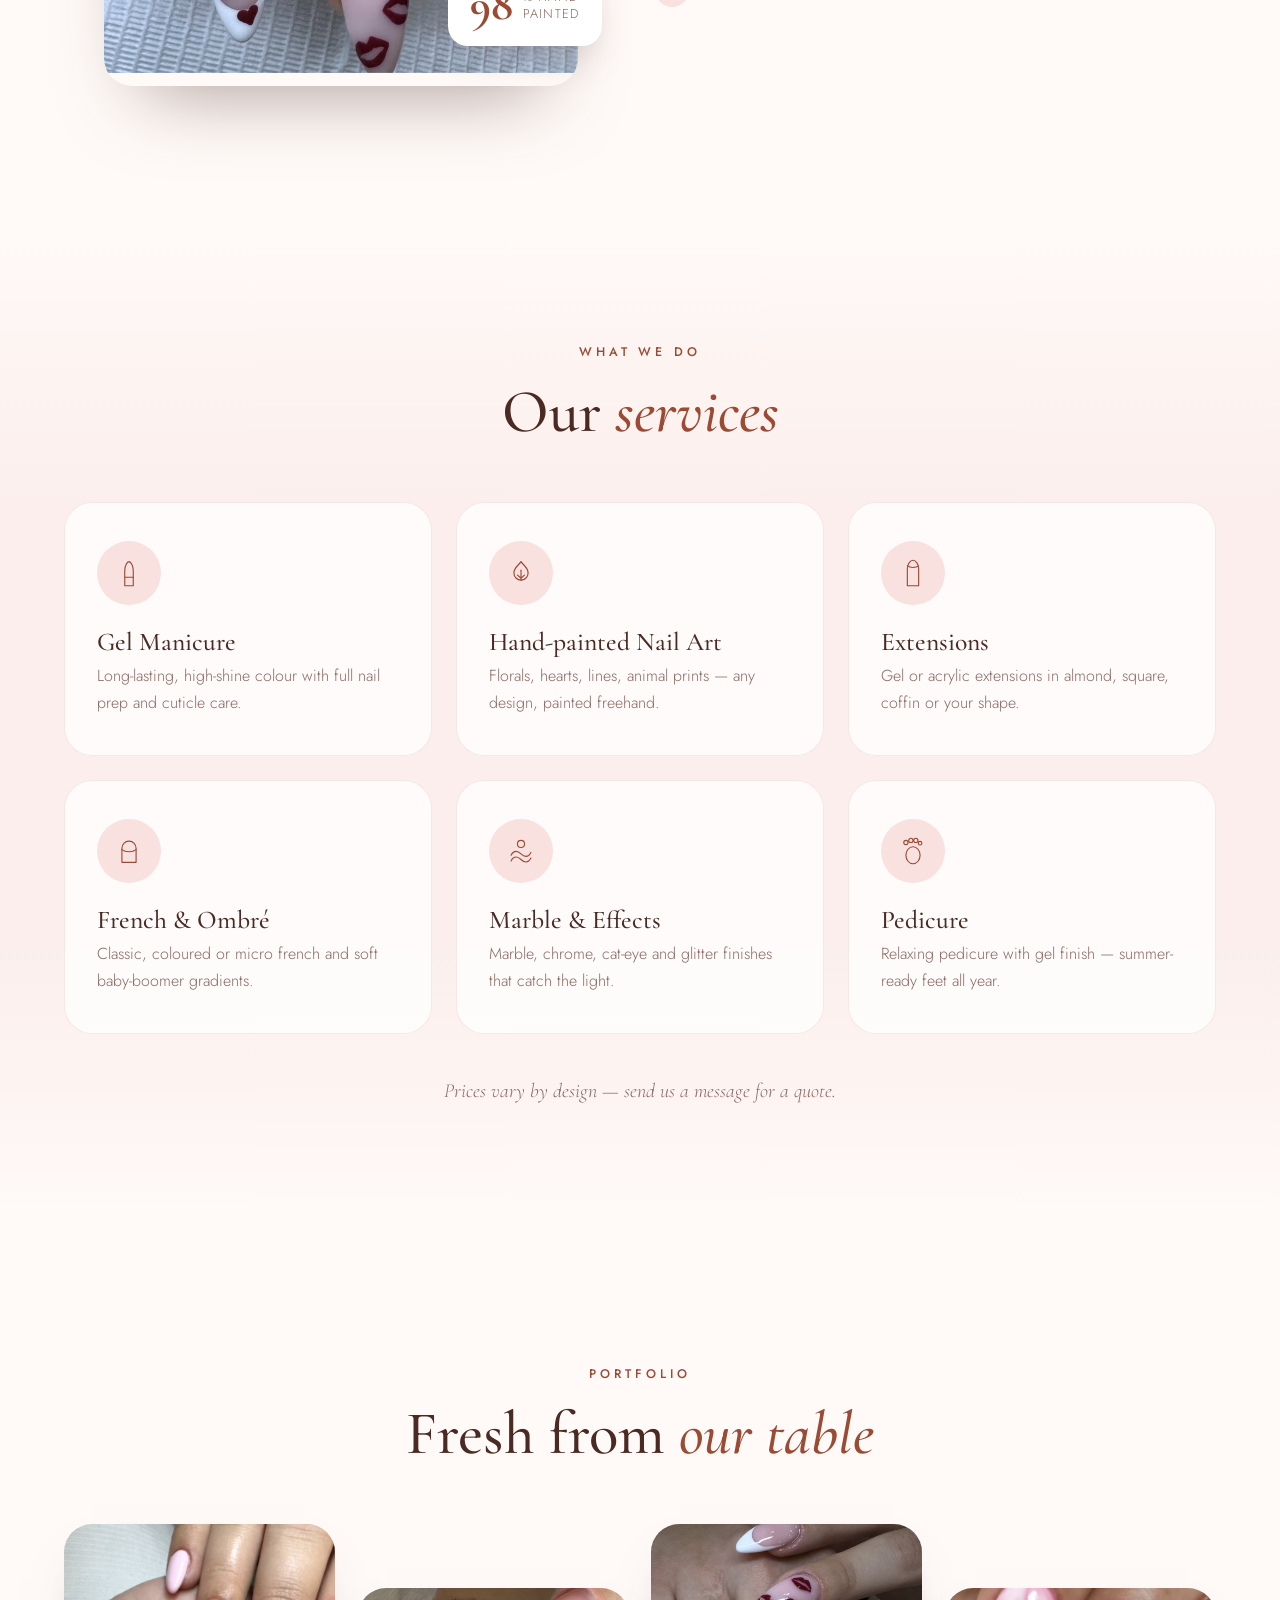
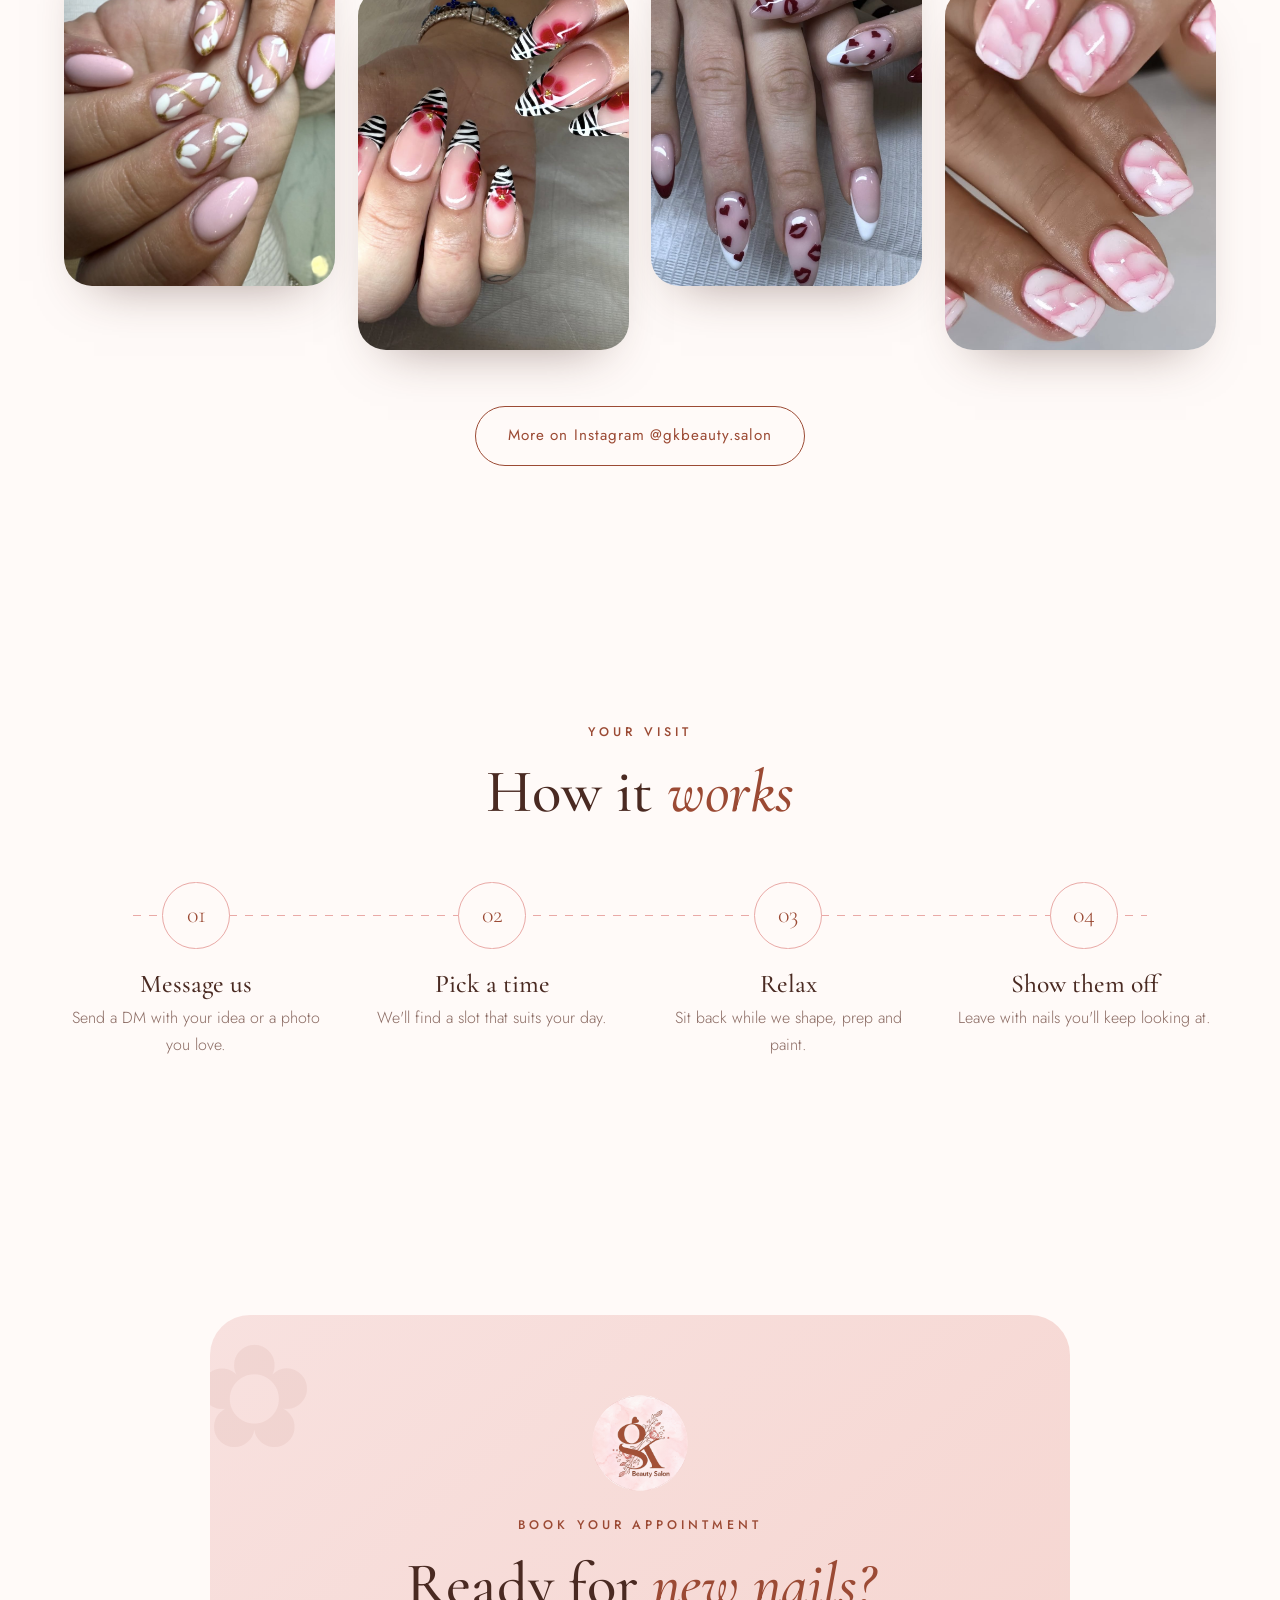
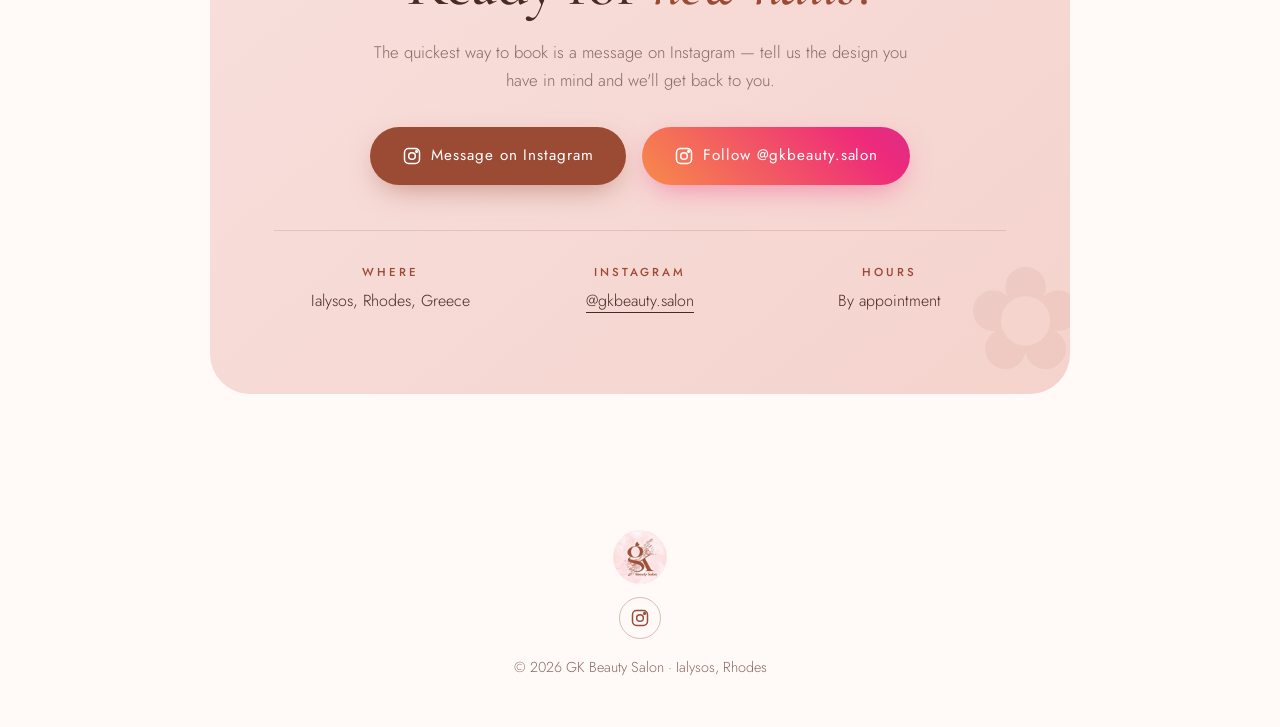
==== commit 171e4b73: "Add Instagram buttons (nav, floating, contact, footer) Co-Authored-By: Claude Opus 5.5 <noreply@anth" ====
--- a/index.html
+++ b/index.html
@@ -32,6 +32,7 @@
       <a href="#services">Services</a>
       <a href="#gallery">Gallery</a>
       <a href="#contact">Contact</a>
+      <a href="https://www.instagram.com/gkbeauty.salon/" class="ig-btn" target="_blank" rel="noopener" aria-label="Instagram @gkbeauty.salon"><svg viewBox="0 0 24 24" aria-hidden="true"><rect x="3" y="3" width="18" height="18" rx="5"/><circle cx="12" cy="12" r="4"/><circle cx="17.5" cy="6.5" r="1"/></svg></a>
       <a href="#contact" class="btn btn--small">Book now</a>
     </nav>
     <button class="nav__toggle" id="navToggle" aria-label="Open menu" aria-expanded="false">
@@ -226,6 +227,10 @@
             <svg viewBox="0 0 24 24" aria-hidden="true"><rect x="3" y="3" width="18" height="18" rx="5"/><circle cx="12" cy="12" r="4"/><circle cx="17.5" cy="6.5" r="1"/></svg>
             Message on Instagram
           </a>
+          <a class="btn btn--ig" href="https://www.instagram.com/gkbeauty.salon/" target="_blank" rel="noopener">
+            <svg viewBox="0 0 24 24" aria-hidden="true"><rect x="3" y="3" width="18" height="18" rx="5"/><circle cx="12" cy="12" r="4"/><circle cx="17.5" cy="6.5" r="1"/></svg>
+            Follow @gkbeauty.salon
+          </a>
         </div>
         <div class="contact__info">
           <div><span>Where</span>Ialysos, Rhodes, Greece</div>
@@ -238,9 +243,11 @@
 
   <footer class="footer">
     <img src="images/logo.png" alt="" />
+    <a href="https://www.instagram.com/gkbeauty.salon/" class="ig-btn ig-btn--footer" target="_blank" rel="noopener" aria-label="Instagram @gkbeauty.salon"><svg viewBox="0 0 24 24" aria-hidden="true"><rect x="3" y="3" width="18" height="18" rx="5"/><circle cx="12" cy="12" r="4"/><circle cx="17.5" cy="6.5" r="1"/></svg></a>
     <p>© <span id="year"></span> GK Beauty Salon · Ialysos, Rhodes</p>
   </footer>
 
+  <a href="https://www.instagram.com/gkbeauty.salon/" class="ig-float" target="_blank" rel="noopener" aria-label="Instagram @gkbeauty.salon"><svg viewBox="0 0 24 24" aria-hidden="true"><rect x="3" y="3" width="18" height="18" rx="5"/><circle cx="12" cy="12" r="4"/><circle cx="17.5" cy="6.5" r="1"/></svg></a>
   <a href="#home" class="to-top" id="toTop" aria-label="Back to top">↑</a>
 
   <script src="script.js"></script>
--- a/styles.css
+++ b/styles.css
@@ -115,8 +115,8 @@
 .nav__brand img { width: 46px; height: 46px; transition: transform .8s var(--ease); }
 .nav__brand:hover img { transform: rotate(360deg); }
 .nav__links { display: flex; align-items: center; gap: 2rem; }
-.nav__links a:not(.btn) { position: relative; font-size: .95rem; letter-spacing: .05em; }
-.nav__links a:not(.btn)::after {
+.nav__links a:not(.btn):not(.ig-btn) { position: relative; font-size: .95rem; letter-spacing: .05em; }
+.nav__links a:not(.btn):not(.ig-btn)::after {
   content: ""; position: absolute; left: 0; bottom: -4px; height: 1px; width: 100%;
   background: var(--terracotta); transform: scaleX(0); transform-origin: right;
   transition: transform .4s var(--ease);
@@ -275,6 +275,19 @@
 .to-top.show { opacity: 1; transform: none; pointer-events: auto; }
 .to-top:hover { transform: translateY(-4px); }
 
+/* ---------- Instagram buttons ---------- */
+.ig-btn { display: grid; place-items: center; width: 42px; height: 42px; border-radius: 50%; color: var(--terracotta); border: 1px solid rgba(155, 74, 52, .35); transition: transform .5s var(--ease), color .3s, background .3s, border-color .3s; }
+.ig-btn svg, .ig-float svg { width: 20px; height: 20px; fill: none; stroke: currentColor; stroke-width: 1.8; }
+.ig-btn:hover { color: #fff; border-color: transparent; background: linear-gradient(45deg, #f9ce34, #ee2a7b 50%, #6228d7); transform: rotate(-10deg) scale(1.1); }
+.ig-btn--footer { margin: 0 auto 1rem; }
+.btn--ig { background: linear-gradient(45deg, #f9a03f, #ee2a7b 50%, #8a3ab9); background-size: 200% 200%; animation: igShift 6s ease infinite; box-shadow: 0 10px 30px -10px rgba(238, 42, 123, .55); }
+.btn--ig::before { background: rgba(0, 0, 0, .12); }
+@keyframes igShift { 50% { background-position: 100% 50%; } }
+.ig-float { position: fixed; right: 1.4rem; bottom: 5.2rem; z-index: 40; width: 50px; height: 50px; border-radius: 50%; color: #fff; display: grid; place-items: center; background: linear-gradient(45deg, #f9a03f, #ee2a7b 50%, #8a3ab9); box-shadow: 0 10px 25px -8px rgba(238, 42, 123, .6); transition: transform .4s var(--ease); animation: igPulse 2.8s ease-in-out infinite; }
+.ig-float svg { width: 24px; height: 24px; }
+.ig-float:hover { transform: scale(1.12) rotate(-8deg); }
+@keyframes igPulse { 0%, 100% { box-shadow: 0 10px 25px -8px rgba(238, 42, 123, .6), 0 0 0 0 rgba(238, 42, 123, .45); } 60% { box-shadow: 0 10px 25px -8px rgba(238, 42, 123, .6), 0 0 0 14px rgba(238, 42, 123, 0); } }
+
 /* ---------- Responsive ---------- */
 @media (max-width: 1000px) {
   .services__grid { grid-template-columns: repeat(2, 1fr); }
@@ -290,7 +303,8 @@
     clip-path: circle(0% at calc(100% - 2.5rem) 2.5rem);
     transition: clip-path .8s var(--ease);
   }
-  .nav__links a:not(.btn) { font-family: var(--serif); font-size: 2rem; }
+  .nav__links a:not(.btn):not(.ig-btn) { font-family: var(--serif); font-size: 2rem; }
+  .nav__links .ig-btn { width: 56px; height: 56px; }
   .nav__links.open { clip-path: circle(150% at calc(100% - 2.5rem) 2.5rem); }
   .hero__inner { grid-template-columns: 1fr; text-align: center; gap: 2rem; }
   .hero__lead { margin-left: auto; margin-right: auto; }
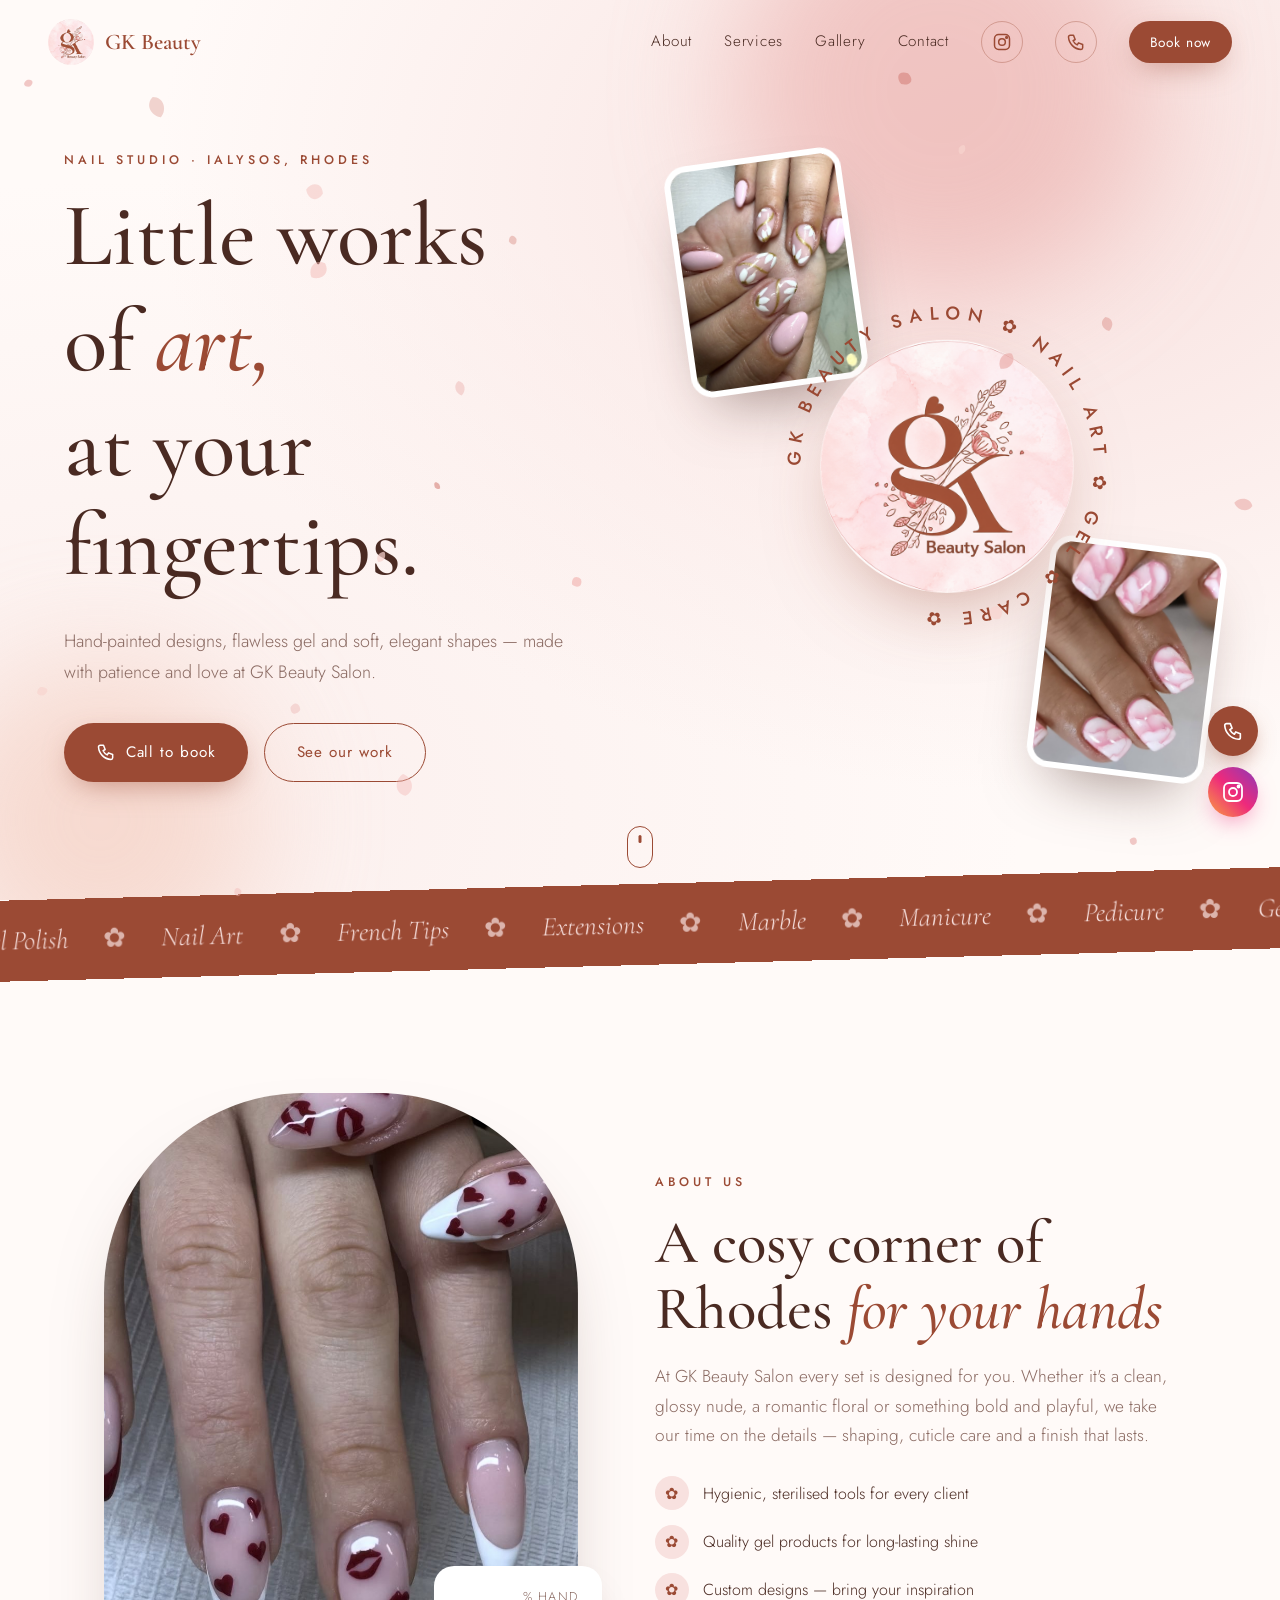
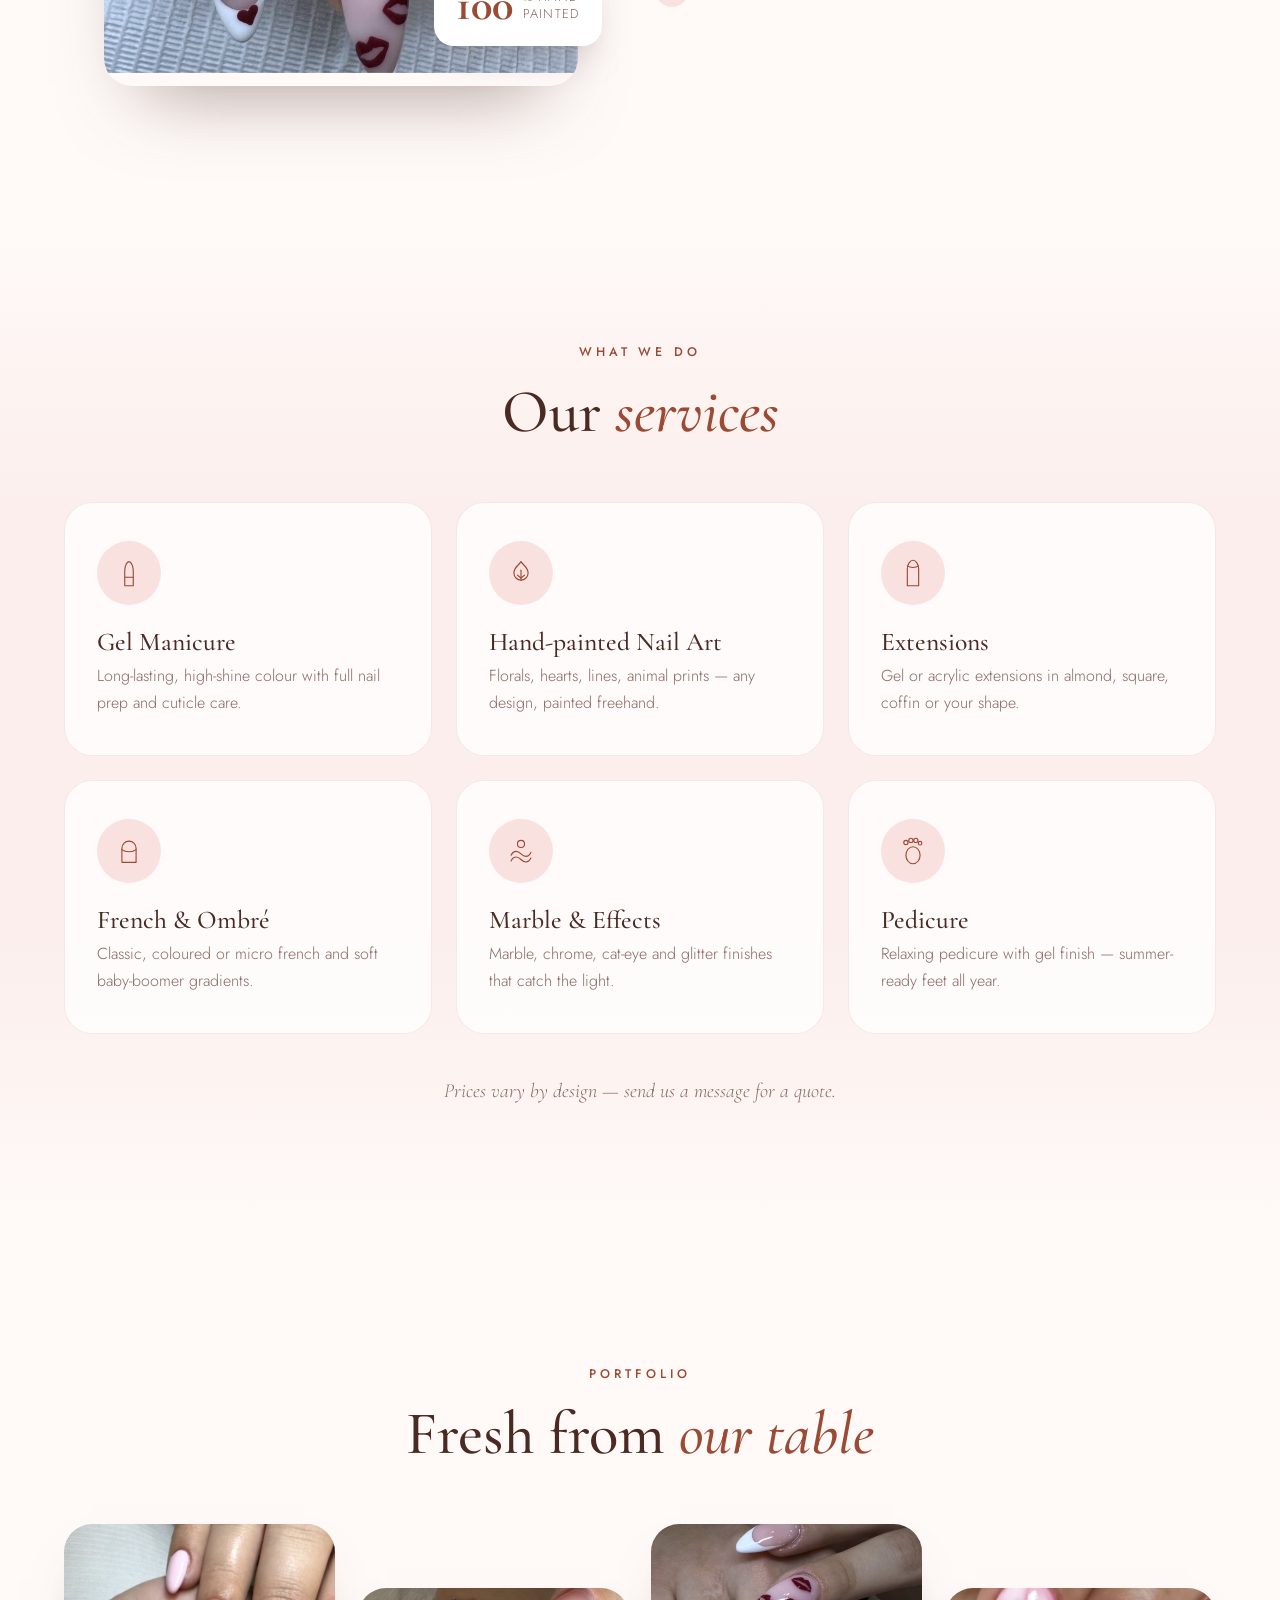
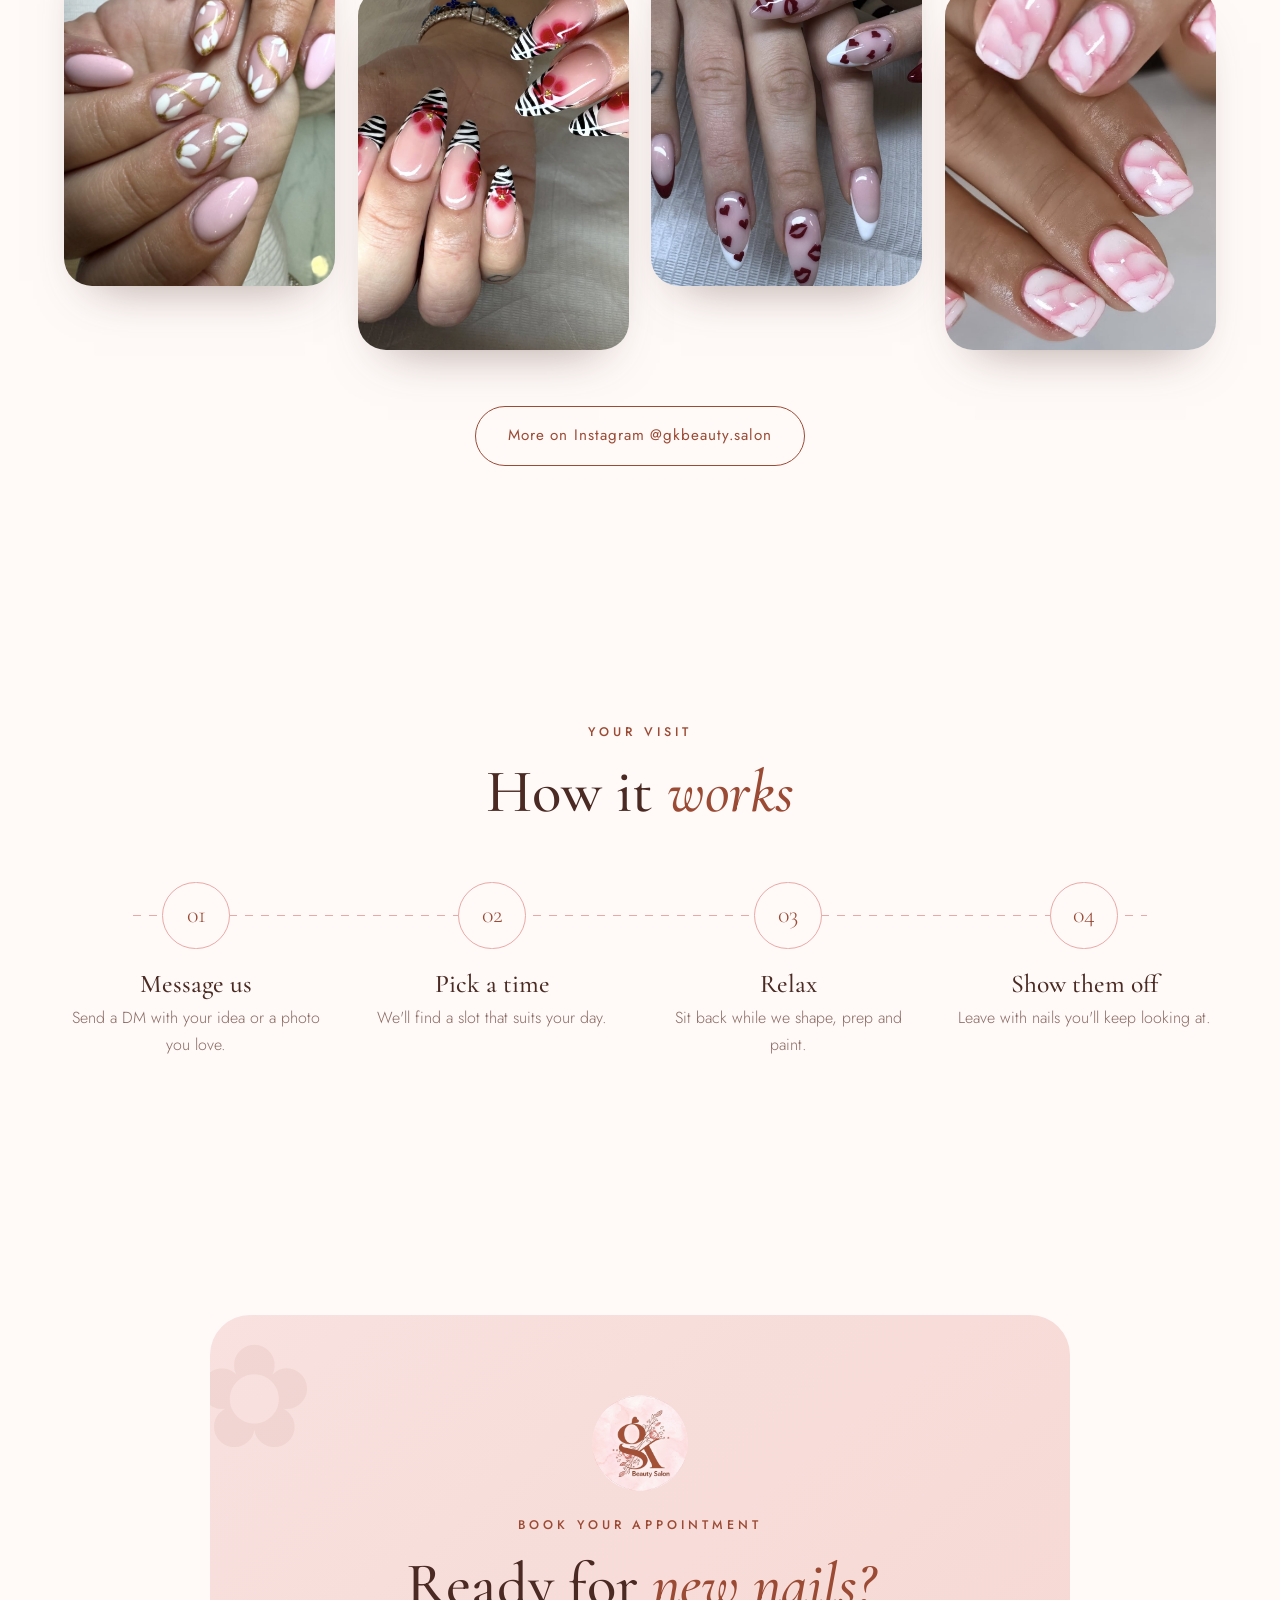
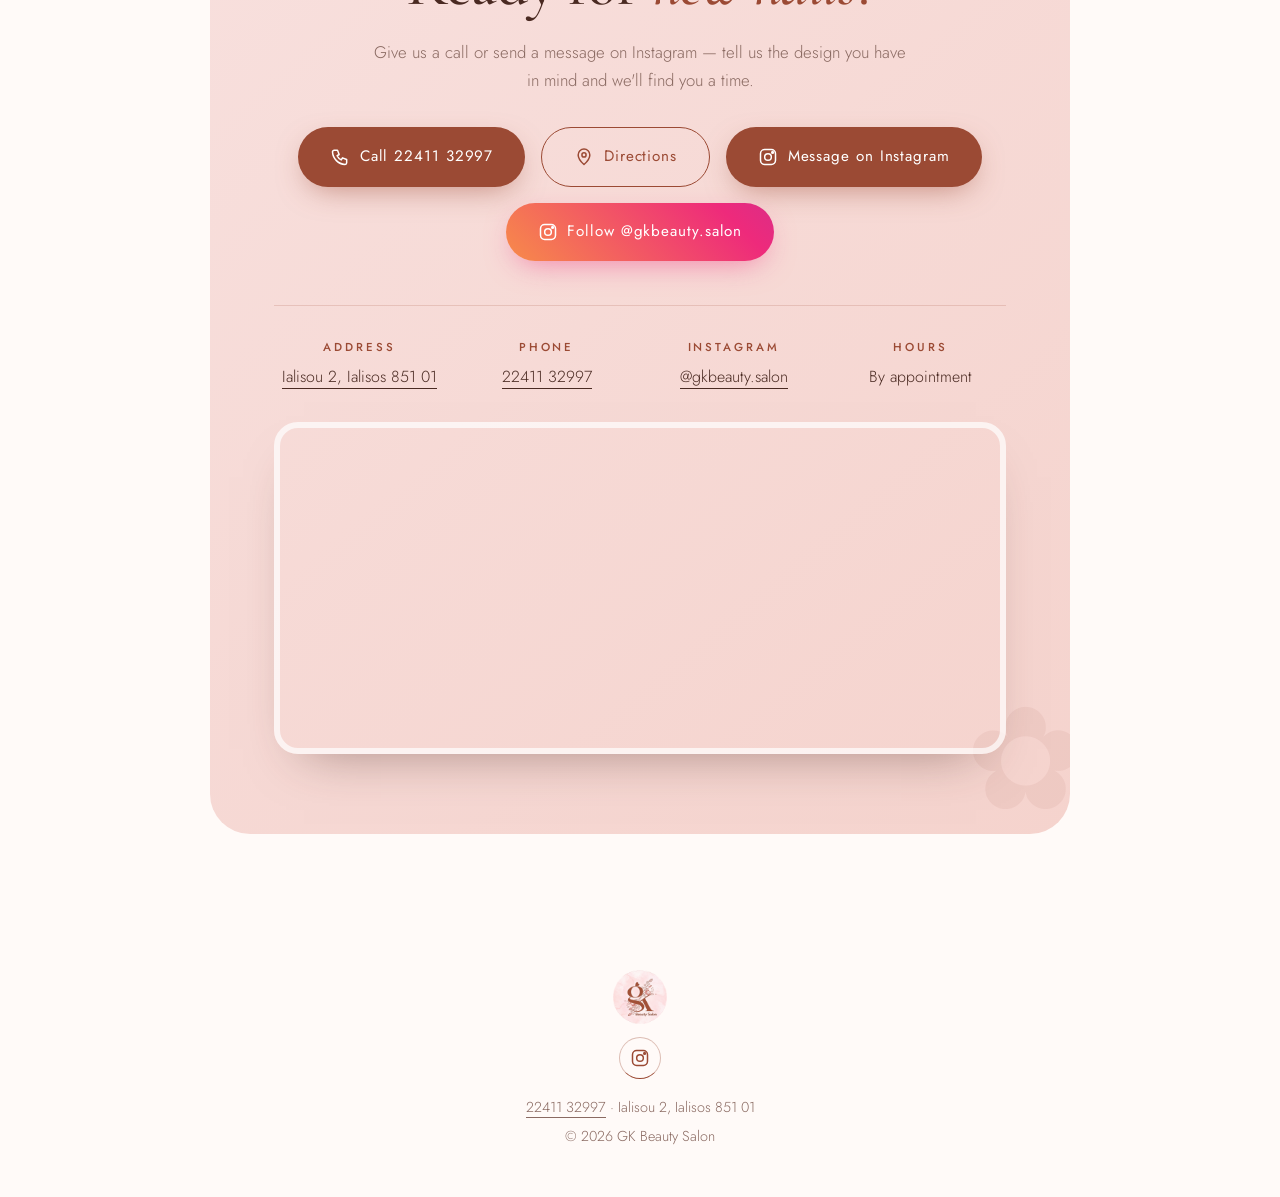
==== commit 84f427be: "Add call button, directions, address and map Co-Authored-By: Claude Opus 5.5 <noreply@anthropic.com>" ====
--- a/index.html
+++ b/index.html
@@ -33,6 +33,7 @@
       <a href="#gallery">Gallery</a>
       <a href="#contact">Contact</a>
       <a href="https://www.instagram.com/gkbeauty.salon/" class="ig-btn" target="_blank" rel="noopener" aria-label="Instagram @gkbeauty.salon"><svg viewBox="0 0 24 24" aria-hidden="true"><rect x="3" y="3" width="18" height="18" rx="5"/><circle cx="12" cy="12" r="4"/><circle cx="17.5" cy="6.5" r="1"/></svg></a>
+      <a href="tel:+302241132997" class="ig-btn" aria-label="Call 22411 32997"><svg viewBox="0 0 24 24" aria-hidden="true"><path d="M5 4h4l2 5-2.5 1.5a11 11 0 0 0 5 5L15 13l5 2v4a2 2 0 0 1-2 2A16 16 0 0 1 3 6a2 2 0 0 1 2-2"/></svg></a>
       <a href="#contact" class="btn btn--small">Book now</a>
     </nav>
     <button class="nav__toggle" id="navToggle" aria-label="Open menu" aria-expanded="false">
@@ -55,7 +56,7 @@
           </h1>
           <p class="hero__lead fade-up">Hand-painted designs, flawless gel and soft, elegant shapes — made with patience and love at GK Beauty Salon.</p>
           <div class="hero__cta fade-up">
-            <a href="#contact" class="btn">Book an appointment</a>
+            <a href="tel:+302241132997" class="btn"><svg viewBox="0 0 24 24" aria-hidden="true"><path d="M5 4h4l2 5-2.5 1.5a11 11 0 0 0 5 5L15 13l5 2v4a2 2 0 0 1-2 2A16 16 0 0 1 3 6a2 2 0 0 1 2-2"/></svg> Call to book</a>
             <a href="#gallery" class="btn btn--ghost">See our work</a>
           </div>
         </div>
@@ -221,8 +222,16 @@
         <img src="images/logo.png" alt="" class="contact__logo" />
         <p class="eyebrow">Book your appointment</p>
         <h2>Ready for <em>new nails?</em></h2>
-        <p>The quickest way to book is a message on Instagram — tell us the design you have in mind and we'll get back to you.</p>
+        <p>Give us a call or send a message on Instagram — tell us the design you have in mind and we'll find you a time.</p>
         <div class="contact__actions">
+          <a class="btn btn--call" href="tel:+302241132997">
+            <svg viewBox="0 0 24 24" aria-hidden="true"><path d="M5 4h4l2 5-2.5 1.5a11 11 0 0 0 5 5L15 13l5 2v4a2 2 0 0 1-2 2A16 16 0 0 1 3 6a2 2 0 0 1 2-2"/></svg>
+            Call 22411 32997
+          </a>
+          <a class="btn btn--ghost" href="https://www.google.com/maps/dir/?api=1&amp;destination=Ialisou+2,+Ialisos+851+01,+Greece" target="_blank" rel="noopener">
+            <svg viewBox="0 0 24 24" aria-hidden="true"><path d="M12 21s-7-6.2-7-11.5a7 7 0 0 1 14 0C19 14.8 12 21 12 21z"/><circle cx="12" cy="9.5" r="2.5"/></svg>
+            Directions
+          </a>
           <a class="btn" href="https://ig.me/m/gkbeauty.salon" target="_blank" rel="noopener">
             <svg viewBox="0 0 24 24" aria-hidden="true"><rect x="3" y="3" width="18" height="18" rx="5"/><circle cx="12" cy="12" r="4"/><circle cx="17.5" cy="6.5" r="1"/></svg>
             Message on Instagram
@@ -233,9 +242,13 @@
           </a>
         </div>
         <div class="contact__info">
-          <div><span>Where</span>Ialysos, Rhodes, Greece</div>
+          <div><span>Address</span><a href="https://www.google.com/maps/dir/?api=1&amp;destination=Ialisou+2,+Ialisos+851+01,+Greece" target="_blank" rel="noopener">Ialisou 2, Ialisos 851 01</a></div>
+          <div><span>Phone</span><a href="tel:+302241132997">22411 32997</a></div>
           <div><span>Instagram</span><a href="https://www.instagram.com/gkbeauty.salon/" target="_blank" rel="noopener">@gkbeauty.salon</a></div>
           <div><span>Hours</span>By appointment</div>
+        </div>
+        <div class="contact__map">
+          <iframe src="https://www.google.com/maps?q=Ialisou+2,+Ialisos+851+01,+Greece&amp;output=embed" title="Map: GK Beauty Salon, Ialisou 2, Ialisos" loading="lazy" referrerpolicy="no-referrer-when-downgrade" allowfullscreen></iframe>
         </div>
       </div>
     </section>
@@ -244,9 +257,11 @@
   <footer class="footer">
     <img src="images/logo.png" alt="" />
     <a href="https://www.instagram.com/gkbeauty.salon/" class="ig-btn ig-btn--footer" target="_blank" rel="noopener" aria-label="Instagram @gkbeauty.salon"><svg viewBox="0 0 24 24" aria-hidden="true"><rect x="3" y="3" width="18" height="18" rx="5"/><circle cx="12" cy="12" r="4"/><circle cx="17.5" cy="6.5" r="1"/></svg></a>
-    <p>© <span id="year"></span> GK Beauty Salon · Ialysos, Rhodes</p>
+    <p><a href="tel:+302241132997">22411 32997</a> · Ialisou 2, Ialisos 851 01</p>
+    <p>© <span id="year"></span> GK Beauty Salon</p>
   </footer>
 
+  <a href="tel:+302241132997" class="call-float" aria-label="Call 22411 32997"><svg viewBox="0 0 24 24" aria-hidden="true"><path d="M5 4h4l2 5-2.5 1.5a11 11 0 0 0 5 5L15 13l5 2v4a2 2 0 0 1-2 2A16 16 0 0 1 3 6a2 2 0 0 1 2-2"/></svg></a>
   <a href="https://www.instagram.com/gkbeauty.salon/" class="ig-float" target="_blank" rel="noopener" aria-label="Instagram @gkbeauty.salon"><svg viewBox="0 0 24 24" aria-hidden="true"><rect x="3" y="3" width="18" height="18" rx="5"/><circle cx="12" cy="12" r="4"/><circle cx="17.5" cy="6.5" r="1"/></svg></a>
   <a href="#home" class="to-top" id="toTop" aria-label="Back to top">↑</a>
 
--- a/styles.css
+++ b/styles.css
@@ -287,6 +287,21 @@
 .ig-float svg { width: 24px; height: 24px; }
 .ig-float:hover { transform: scale(1.12) rotate(-8deg); }
 @keyframes igPulse { 0%, 100% { box-shadow: 0 10px 25px -8px rgba(238, 42, 123, .6), 0 0 0 0 rgba(238, 42, 123, .45); } 60% { box-shadow: 0 10px 25px -8px rgba(238, 42, 123, .6), 0 0 0 14px rgba(238, 42, 123, 0); } }
+
+/* ---------- Phone & map ---------- */
+.ig-btn svg, .call-float svg { stroke-linecap: round; stroke-linejoin: round; }
+.call-float { position: fixed; right: 1.4rem; bottom: 9rem; z-index: 40; width: 50px; height: 50px; border-radius: 50%; color: #fff; display: grid; place-items: center; background: var(--terracotta); box-shadow: 0 10px 25px -8px rgba(155, 74, 52, .7); transition: transform .4s var(--ease); animation: ring 3.5s ease-in-out infinite; }
+.call-float svg { width: 22px; height: 22px; fill: none; stroke: currentColor; stroke-width: 1.8; }
+.call-float:hover { transform: scale(1.12); }
+@keyframes ring { 0%, 80%, 100% { rotate: 0deg; } 84% { rotate: -14deg; } 88% { rotate: 12deg; } 92% { rotate: -8deg; } 96% { rotate: 5deg; } }
+.btn--call svg { animation: ring 3.5s ease-in-out infinite; }
+.btn svg { stroke-linecap: round; stroke-linejoin: round; }
+.contact__info { grid-template-columns: repeat(4, 1fr); }
+.contact__info a { overflow-wrap: anywhere; }
+.contact__map { margin-top: 2rem; border-radius: 24px; overflow: hidden; border: 6px solid rgba(255, 255, 255, .7); box-shadow: 0 25px 50px -30px rgba(74, 42, 34, .5); position: relative; z-index: 1; }
+.contact__map iframe { display: block; width: 100%; height: 320px; border: 0; }
+.footer a { border-bottom: 1px solid currentColor; }
+.footer p + p { margin-top: .3rem; }
 
 /* ---------- Responsive ---------- */
 @media (max-width: 1000px) {
@@ -313,7 +328,13 @@
   .hero__card { width: 32%; }
   .about { grid-template-columns: 1fr; }
   .about__badge { right: .5rem; }
-  .contact__info { grid-template-columns: 1fr; }
+  .contact__info { grid-template-columns: 1fr 1fr; }
+  .contact__map iframe { height: 260px; }
+  .contact__info > div:first-child { grid-column: 1 / -1; }
+  .call-float, .ig-float, .to-top { width: 44px; height: 44px; right: 1rem; }
+  .to-top { bottom: 1rem; }
+  .ig-float { bottom: 4.1rem; }
+  .call-float { bottom: 7.2rem; }
   .hero__scroll { display: none; }
 }
 @media (max-width: 560px) {
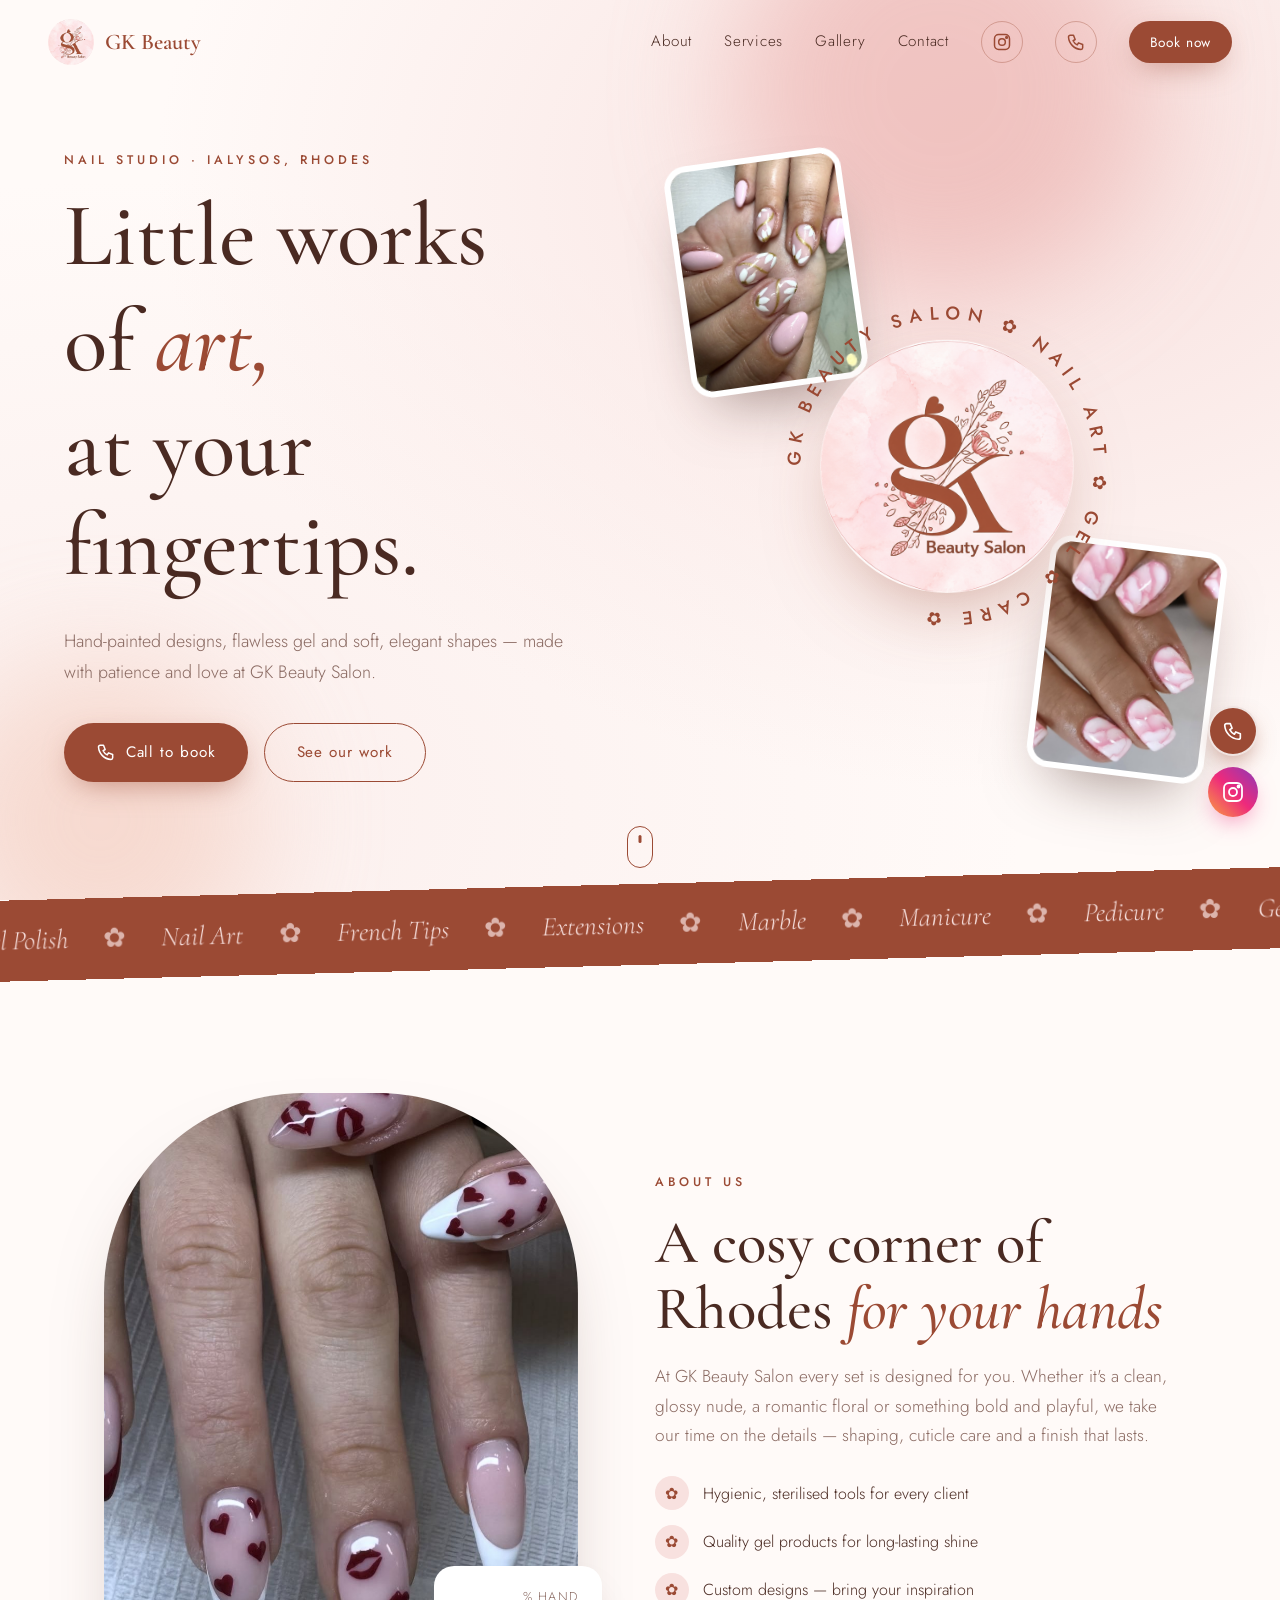
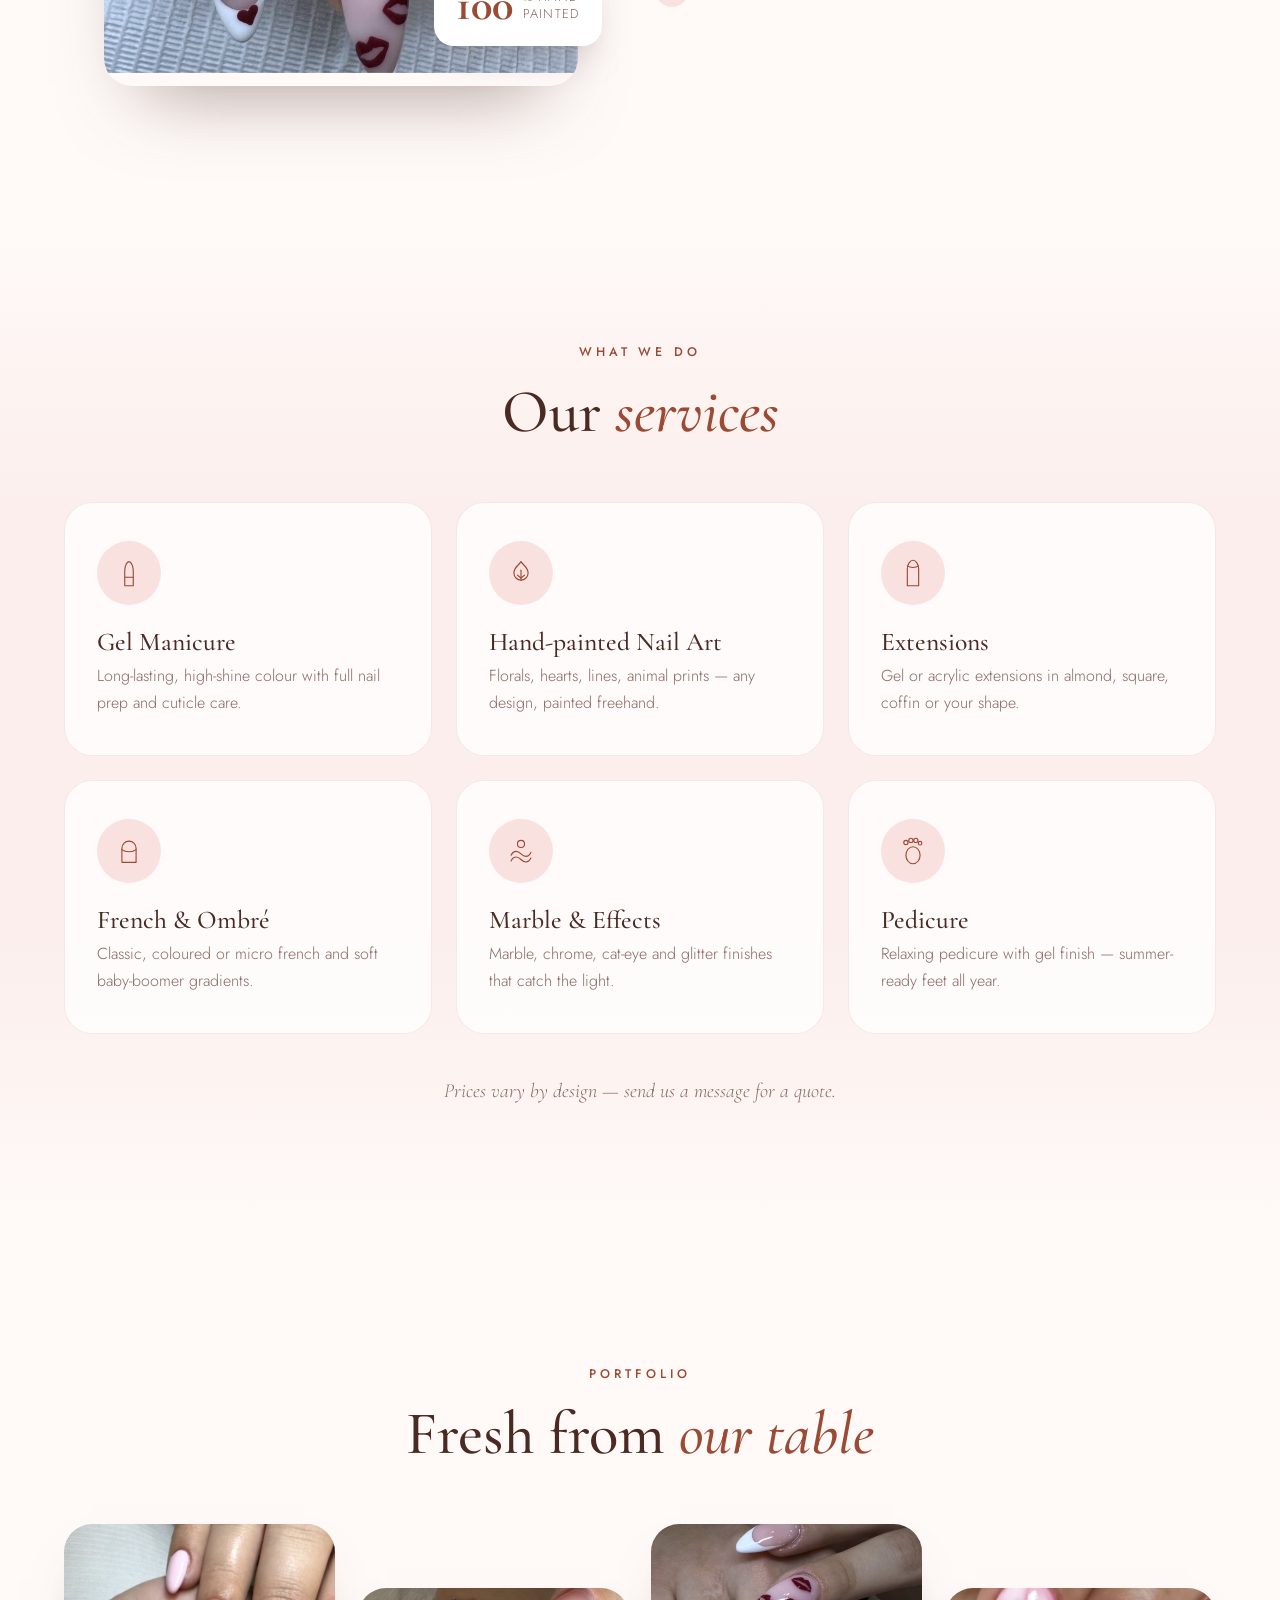
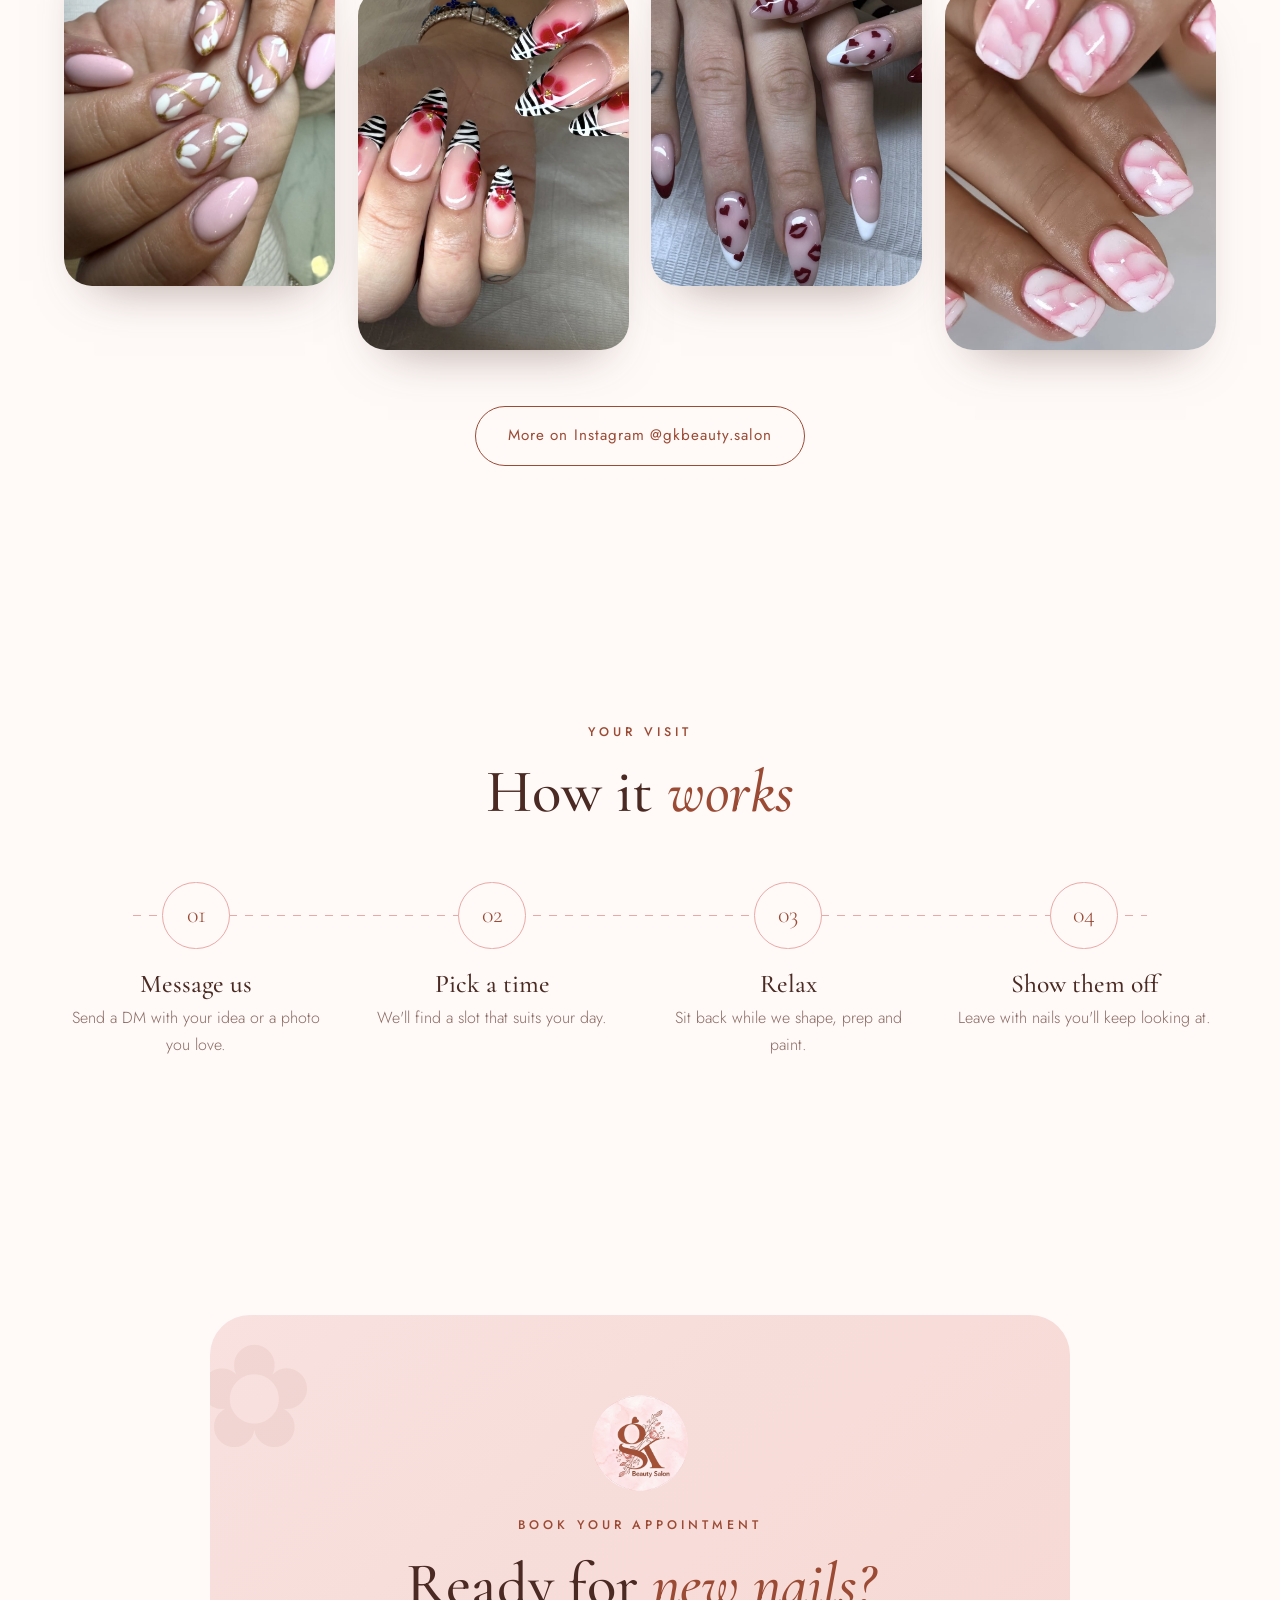
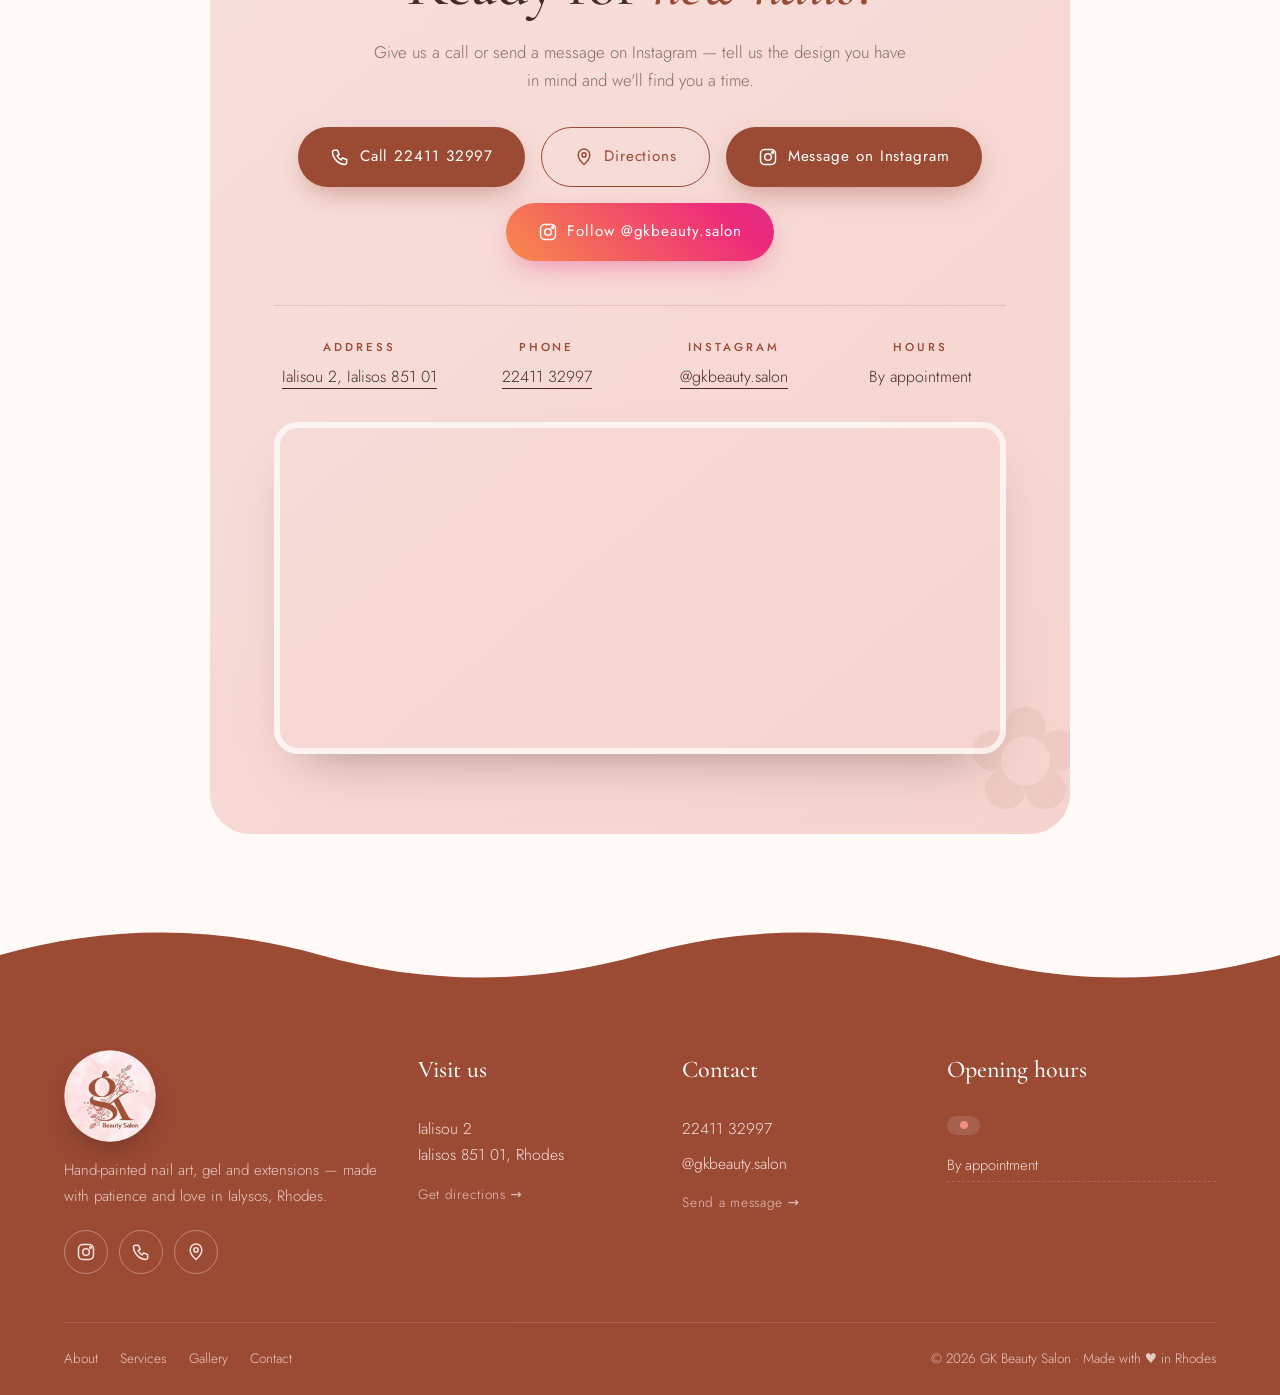
==== commit 98cc75ca: "Add full site footer with live opening hours from the dashboard Co-Authored-By: Claude Opus 5.5 <nor" ====
--- a/index.html
+++ b/index.html
@@ -255,10 +255,44 @@
   </main>
 
   <footer class="footer">
-    <img src="images/logo.png" alt="" />
-    <a href="https://www.instagram.com/gkbeauty.salon/" class="ig-btn ig-btn--footer" target="_blank" rel="noopener" aria-label="Instagram @gkbeauty.salon"><svg viewBox="0 0 24 24" aria-hidden="true"><rect x="3" y="3" width="18" height="18" rx="5"/><circle cx="12" cy="12" r="4"/><circle cx="17.5" cy="6.5" r="1"/></svg></a>
-    <p><a href="tel:+302241132997">22411 32997</a> · Ialisou 2, Ialisos 851 01</p>
-    <p>© <span id="year"></span> GK Beauty Salon</p>
+    <svg class="footer__wave" viewBox="0 0 1440 80" preserveAspectRatio="none" aria-hidden="true"><path d="M0 40c120-30 240-30 360 0s240 30 360 0 240-30 360 0 240 30 360 0V80H0z"/></svg>
+    <div class="footer__inner">
+      <div class="footer__brand reveal">
+        <img src="images/logo.png" alt="GK Beauty Salon" />
+        <p>Hand-painted nail art, gel and extensions — made with patience and love in Ialysos, Rhodes.</p>
+        <div class="footer__social">
+          <a href="https://www.instagram.com/gkbeauty.salon/" target="_blank" rel="noopener" aria-label="Instagram @gkbeauty.salon"><svg viewBox="0 0 24 24" aria-hidden="true"><rect x="3" y="3" width="18" height="18" rx="5"/><circle cx="12" cy="12" r="4"/><circle cx="17.5" cy="6.5" r="1"/></svg></a>
+          <a href="tel:+302241132997" aria-label="Call 22411 32997"><svg viewBox="0 0 24 24" aria-hidden="true"><path d="M5 4h4l2 5-2.5 1.5a11 11 0 0 0 5 5L15 13l5 2v4a2 2 0 0 1-2 2A16 16 0 0 1 3 6a2 2 0 0 1 2-2"/></svg></a>
+          <a href="https://www.google.com/maps/dir/?api=1&amp;destination=Ialisou+2,+Ialisos+851+01,+Greece" target="_blank" rel="noopener" aria-label="Directions"><svg viewBox="0 0 24 24" aria-hidden="true"><path d="M12 21s-7-6.2-7-11.5a7 7 0 0 1 14 0C19 14.8 12 21 12 21z"/><circle cx="12" cy="9.5" r="2.5"/></svg></a>
+        </div>
+      </div>
+
+      <div class="footer__col reveal">
+        <h4>Visit us</h4>
+        <a href="https://www.google.com/maps/dir/?api=1&amp;destination=Ialisou+2,+Ialisos+851+01,+Greece" target="_blank" rel="noopener">Ialisou 2<br />Ialisos 851 01, Rhodes</a>
+        <a href="https://www.google.com/maps/dir/?api=1&amp;destination=Ialisou+2,+Ialisos+851+01,+Greece" target="_blank" rel="noopener" class="footer__more">Get directions →</a>
+      </div>
+
+      <div class="footer__col reveal">
+        <h4>Contact</h4>
+        <a href="tel:+302241132997">22411 32997</a>
+        <a href="https://www.instagram.com/gkbeauty.salon/" target="_blank" rel="noopener">@gkbeauty.salon</a>
+        <a href="https://ig.me/m/gkbeauty.salon" target="_blank" rel="noopener" class="footer__more">Send a message →</a>
+      </div>
+
+      <div class="footer__col footer__hours reveal">
+        <h4>Opening hours</h4>
+        <p class="footer__status" id="openStatus" hidden></p>
+        <ul id="hoursList"><li><span>By appointment</span></li></ul>
+      </div>
+    </div>
+
+    <div class="footer__bottom">
+      <nav class="footer__links">
+        <a href="#about">About</a><a href="#services">Services</a><a href="#gallery">Gallery</a><a href="#contact">Contact</a>
+      </nav>
+      <p>© <span id="year"></span> GK Beauty Salon · Made with ♥ in Rhodes</p>
+    </div>
   </footer>
 
   <a href="tel:+302241132997" class="call-float" aria-label="Call 22411 32997"><svg viewBox="0 0 24 24" aria-hidden="true"><path d="M5 4h4l2 5-2.5 1.5a11 11 0 0 0 5 5L15 13l5 2v4a2 2 0 0 1-2 2A16 16 0 0 1 3 6a2 2 0 0 1 2-2"/></svg></a>
--- a/styles.css
+++ b/styles.css
@@ -268,8 +268,7 @@
 .contact__info a { border-bottom: 1px solid currentColor; }
 
 /* ---------- Footer ---------- */
-.footer { text-align: center; padding: 2.5rem 1rem 3rem; color: var(--muted); font-size: .9rem; }
-.footer img { width: 54px; margin: 0 auto .8rem; }
+/* footer styles live at the end of the file */
 
 .to-top { position: fixed; right: 1.4rem; bottom: 1.4rem; z-index: 40; width: 50px; height: 50px; border-radius: 50%; background: var(--terracotta); color: #fff; display: grid; place-items: center; font-size: 1.2rem; box-shadow: 0 10px 25px -10px rgba(155, 74, 52, .7); opacity: 0; transform: translateY(20px); transition: opacity .4s, transform .4s var(--ease); pointer-events: none; }
 .to-top.show { opacity: 1; transform: none; pointer-events: auto; }
@@ -300,8 +299,6 @@
 .contact__info a { overflow-wrap: anywhere; }
 .contact__map { margin-top: 2rem; border-radius: 24px; overflow: hidden; border: 6px solid rgba(255, 255, 255, .7); box-shadow: 0 25px 50px -30px rgba(74, 42, 34, .5); position: relative; z-index: 1; }
 .contact__map iframe { display: block; width: 100%; height: 320px; border: 0; }
-.footer a { border-bottom: 1px solid currentColor; }
-.footer p + p { margin-top: .3rem; }
 
 /* ---------- Responsive ---------- */
 @media (max-width: 1000px) {
@@ -354,3 +351,43 @@
   html { scroll-behavior: auto; }
   #petals { display: none; }
 }
+
+/* ---------- Footer ---------- */
+.footer { position: relative; margin-top: 4rem; background: var(--terracotta); color: var(--blush); padding: 3.5rem clamp(1rem, 5vw, 4rem) 0; }
+.footer__wave { position: absolute; left: 0; top: -79px; width: 100%; height: 80px; fill: var(--terracotta); }
+.footer__inner { max-width: 1200px; margin: 0 auto; display: grid; grid-template-columns: 1.4fr 1fr 1fr 1.2fr; gap: 2.5rem; }
+.footer h4 { font-family: var(--serif); font-size: 1.5rem; font-weight: 500; color: #fff; margin-bottom: 1rem; }
+.footer a { color: var(--blush); transition: color .3s; }
+.footer a:hover { color: #fff; }
+.footer__brand img { width: 92px; border-radius: 50%; margin-bottom: 1rem; box-shadow: 0 12px 30px -12px rgba(0, 0, 0, .4); }
+.footer__brand p { font-size: .95rem; opacity: .85; max-width: 22rem; }
+.footer__social { display: flex; gap: .7rem; margin-top: 1.3rem; }
+.footer__social a { width: 44px; height: 44px; border-radius: 50%; display: grid; place-items: center; border: 1px solid rgba(248, 225, 223, .4); transition: background .3s, transform .4s var(--ease), border-color .3s; }
+.footer__social a:hover { background: var(--blush); color: var(--terracotta); border-color: var(--blush); transform: translateY(-3px) rotate(-8deg); }
+.footer__social svg { width: 20px; height: 20px; fill: none; stroke: currentColor; stroke-width: 1.8; stroke-linecap: round; stroke-linejoin: round; }
+.footer__col { display: flex; flex-direction: column; gap: .55rem; font-size: .98rem; }
+.footer__more { font-size: .85rem; letter-spacing: .05em; margin-top: .3rem; opacity: .8; }
+.footer__status { display: inline-flex; align-items: center; gap: .5rem; font-size: .85rem; font-weight: 500; padding: .35rem .8rem; border-radius: 999px; background: rgba(255, 255, 255, .12); align-self: flex-start; margin-bottom: .4rem; }
+.footer__status::before { content: ""; width: 8px; height: 8px; border-radius: 50%; background: #f28b82; }
+.footer__status.open::before { background: #7ee2a8; box-shadow: 0 0 0 0 rgba(126, 226, 168, .6); animation: livePulse 2s infinite; }
+@keyframes livePulse { 70% { box-shadow: 0 0 0 8px rgba(126, 226, 168, 0); } 100% { box-shadow: 0 0 0 0 rgba(126, 226, 168, 0); } }
+.footer__hours ul { list-style: none; display: grid; gap: .3rem; font-size: .92rem; }
+.footer__hours li { display: flex; justify-content: space-between; gap: 1rem; padding: .2rem 0; border-bottom: 1px dashed rgba(248, 225, 223, .2); }
+.footer__hours li.today { color: #fff; font-weight: 500; }
+.footer__hours li .closed { opacity: .6; }
+.footer__bottom { max-width: 1200px; margin: 3rem auto 0; padding: 1.5rem 0 calc(1.5rem + env(safe-area-inset-bottom, 0px)); border-top: 1px solid rgba(248, 225, 223, .2); display: flex; flex-wrap: wrap; justify-content: space-between; align-items: center; gap: 1rem; font-size: .85rem; opacity: .85; }
+.footer__links { display: flex; flex-wrap: wrap; gap: 1.4rem; }
+@media (max-width: 1000px) { .footer__inner { grid-template-columns: 1fr 1fr; } }
+@media (max-width: 560px) {
+  .footer { padding-top: 2.5rem; }
+  .footer__wave { top: -39px; height: 40px; }
+  .footer__inner { grid-template-columns: 1fr; gap: 2rem; text-align: center; }
+  .footer__brand img, .footer__brand p { margin-left: auto; margin-right: auto; }
+  .footer__social { justify-content: center; }
+  .footer__col { align-items: center; }
+  .footer__status { align-self: center; }
+  .footer__hours ul { width: 100%; max-width: 280px; margin: 0 auto; text-align: left; }
+  .footer__bottom { flex-direction: column; text-align: center; padding-bottom: calc(5.5rem + env(safe-area-inset-bottom, 0px)); }
+  .footer__links { justify-content: center; }
+}
+.call-float, .to-top { border: 2px solid rgba(255, 255, 255, .85); }
